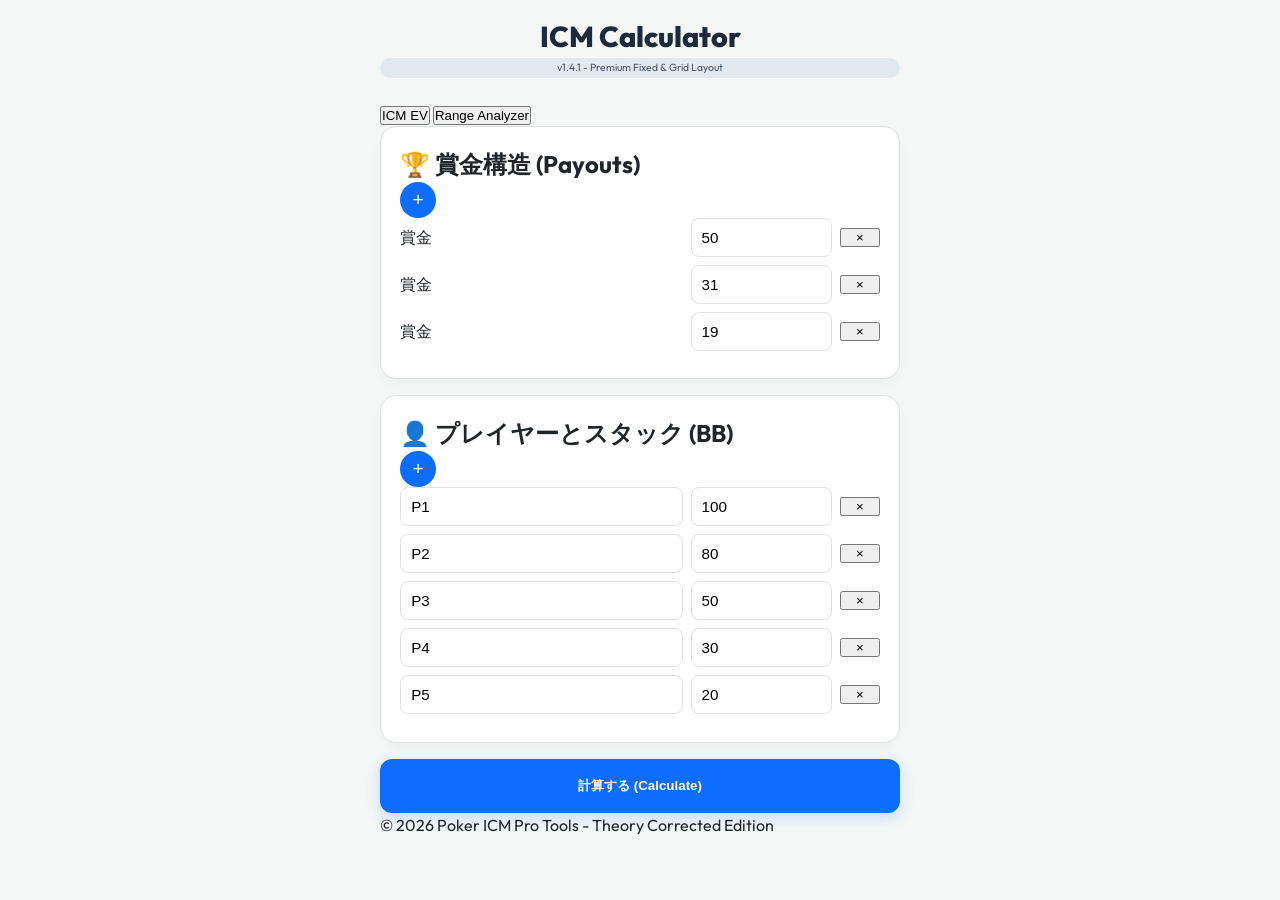
==== index.html @ 4cb3e979 "fix: v1.4.1 - Fix AA/KK equity model and enforce grid layout to prevent overflow. Restore rich analy" ====
<!DOCTYPE html>
<html lang="ja">
<head>
    <meta charset="UTF-8">
    <meta name="viewport" content="width=device-width, initial-scale=1.0, maximum-scale=1.0, user-scalable=no">
    <title>ICM Calculator - White v1.4.1</title>
    <link href="https://fonts.googleapis.com/css2?family=Outfit:wght@300;400;600;700;800&display=swap" rel="stylesheet">
    <link rel="stylesheet" href="style.css?v=1.4.1">
    <link rel="manifest" href="manifest.json?v=1.4.1">
</head>
<body>
    <div class="app-container">
        <header>
            <h1>ICM Calculator</h1>
            <div class="status-badge">v1.4.1 - Premium Fixed & Grid Layout</div>
        </header>

        <main>
            <div class="mode-switch">
                <button id="mode-icm" class="btn-tab active">ICM EV</button>
                <button id="mode-range" class="btn-tab">Range Analyzer</button>
            </div>

            <section class="card-section" id="payouts-section">
                <div class="section-header">
                    <h2><span class="icon">🏆</span> 賞金構造 (Payouts)</h2>
                    <button id="add-payout" class="btn-icon">+</button>
                </div>
                <div id="payout-list" class="input-list"></div>
            </section>

            <section class="card-section" id="players-section">
                <div class="section-header">
                    <h2><span class="icon">👤</span> プレイヤーとスタック (BB)</h2>
                    <button id="add-player" class="btn-icon">+</button>
                </div>
                <div id="player-list" class="input-list"></div>
            </section>

            <section class="card-section hidden" id="range-settings-section">
                <div class="section-header">
                    <h2><span class="icon">🎯</span> 分析設定 (vs All-in)</h2>
                </div>
                <div class="input-list">
                    <div class="input-row-range">
                        <label>Hero (あなた)</label>
                        <select id="hero-select" class="range-select"></select>
                    </div>
                    <div class="input-row-range">
                        <label>Villain (プッシュ側)</label>
                        <select id="villain-select" class="range-select"></select>
                    </div>
                    <div class="input-row-range">
                        <label>相手のプッシュレンジ (選択してください)</label>
                        <div class="villain-heatmap-wrapper">
                            <div id="villain-heatmap-grid" class="heatmap-grid selection-grid"></div>
                        </div>
                        <div class="range-info">
                            選択されたレンジ: <span id="villain-range-display">0.0%</span>
                            (<span id="villain-combos-display">0</span> / 1326 combos)
                        </div>
                    </div>
                    <div class="input-row-range">
                        <label>特定ハンド評価 (例: AhKd)</label>
                        <input type="text" id="specific-hand-input" placeholder="AhKd" class="text-input">
                    </div>
                </div>
            </section>

            <div class="action-container">
                <button id="calc-btn" class="btn-primary">計算する (Calculate)</button>
            </div>

            <section class="results-section hidden" id="heatmap-section">
                <h2>分析結果 (分析詳細)</h2>
                <div class="calculation-summary" id="calculation-summary-area">
                    <!-- Calculation details injected here -->
                </div>
                <div class="heatmap-wrapper">
                    <div id="heatmap-grid" class="heatmap-grid"></div>
                </div>
                <div class="heatmap-legend">
                    <span class="legend-item"><span class="box call"></span> Call</span>
                    <span class="legend-item"><span class="box fold"></span> Fold</span>
                    <span id="req-equity-display" class="req-equity">Req. Equity: 0%</span>
                </div>
            </section>

            <section class="results-section hidden" id="results-display">
                <h2>計算結果 (Prize EV)</h2>
                <div id="result-list" class="result-cards"></div>
                <div class="total-prize-pool">
                    合計賞金: <span id="total-payout-display">0</span>
                </div>
            </section>
        </main>

        <footer>
            <p>© 2026 Poker ICM Pro Tools - Theory Corrected Edition</p>
        </footer>
    </div>
    <script src="app.js?v=1.4.1"></script>
</body>
</html>
---- style.css ----
:root {
    --bg-light: #f4f7f6;
    --card-bg: #ffffff;
    --primary: #0d6efd;
    --primary-glow: rgba(13, 110, 253, 0.2);
    --text-main: #212529;
    --text-dim: #6c757d;
    --border: #dee2e6;
    --danger: #dc3545;
    --success: #198754;
    --warning: #ffc107;
}

* { box-sizing: border-box; margin: 0; padding: 0; }

body {
    font-family: 'Outfit', sans-serif;
    background-color: var(--bg-light);
    color: var(--text-main);
    line-height: 1.5;
    overflow-x: hidden;
}

.app-container {
    max-width: 550px;
    margin: 0 auto;
    padding: 15px;
}

header { text-align: center; margin-bottom: 1.5rem; }
h1 { font-size: 1.8rem; font-weight: 800; color: #1e293b; }

.status-badge {
    font-size: 0.65rem;
    padding: 2px 10px;
    background: #e2e8f0;
    border-radius: 100px;
    color: #475569;
}

.card-section {
    background: var(--card-bg);
    border: 1px solid var(--border);
    border-radius: 16px;
    padding: 1.2rem;
    margin-bottom: 1rem;
    box-shadow: 0 4px 12px rgba(0, 0, 0, 0.03);
}

.input-row {
    display: grid;
    grid-template-columns: 2fr 1fr 40px; /* 名前、数値、削除ボタン */
    gap: 8px;
    align-items: center;
    margin-bottom: 8px;
    width: 100%;
}

@media (max-width: 400px) {
    .input-row {
        grid-template-columns: 1fr 80px 40px;
    }
}

input, select {
    width: 100%;
    min-width: 0; /* Important! Prevents overflow in flex/grid */
    background: #ffffff;
    border: 1px solid var(--border);
    padding: 10px;
    border-radius: 8px;
    font-size: 0.95rem;
}

.btn-icon {
    background: var(--primary);
    color: white; border: none;
    width: 36px; height: 36px; border-radius: 50%;
    cursor: pointer; font-size: 1.2rem;
}

.btn-primary {
    width: 100%; padding: 18px; border-radius: 12px; border: none;
    background: var(--primary); color: white; font-weight: 700;
    box-shadow: 0 5px 15px var(--primary-glow);
}

/* 分析結果表示の復元 */
.res-card {
    background: #ffffff;
    border: 1px solid var(--border);
    border-radius: 16px;
    padding: 1.2rem;
    margin-bottom: 12px;
    border-left: 6px solid var(--primary);
    box-shadow: 0 2px 8px rgba(0,0,0,0.05);
}

.res-card-main {
    display: flex;
    justify-content: space-between;
    align-items: center;
}

.res-player { font-size: 1.1rem; font-weight: 700; }
.avg-bf-tag {
    font-size: 0.7rem; background: #f1f5f9; color: var(--primary);
    padding: 2px 8px; border-radius: 4px; margin-left: 8px;
}
.res-risk { font-size: 0.75rem; color: #f59e0b; margin-top: 2px; }
.res-ev { font-size: 1.5rem; font-weight: 800; color: var(--success); }

.res-bf-details {
    margin-top: 12px;
    padding-top: 10px;
    border-top: 1px dashed #e2e8f0;
    display: grid;
    grid-template-columns: repeat(auto-fit, minmax(130px, 1fr));
    gap: 10px;
}

.bf-row { font-size: 0.8rem; color: #64748b; }
.bf-re { color: var(--danger); font-weight: 700; font-size: 0.75rem; }

/* ヒートマップ */
.heatmap-wrapper {
    background: #fff; padding: 2px; border: 1px solid var(--border);
    border-radius: 8px; margin: 15px 0; overflow-x: auto;
}
.heatmap-grid { display: grid; grid-template-columns: repeat(13, 1fr); gap: 1px; min-width: 320px; }
.hand-cell {
    aspect-ratio: 1/1; display: flex; flex-direction: column;
    align-items: center; justify-content: center;
    font-size: 0.45rem; background: #f8fafc; color: #94a3b8;
}
.hand-cell.call { background: var(--success); color: white; font-weight: 700; }
.hand-cell.hero-target { outline: 3px solid #000; z-index: 5; }

.hidden { display: none; }
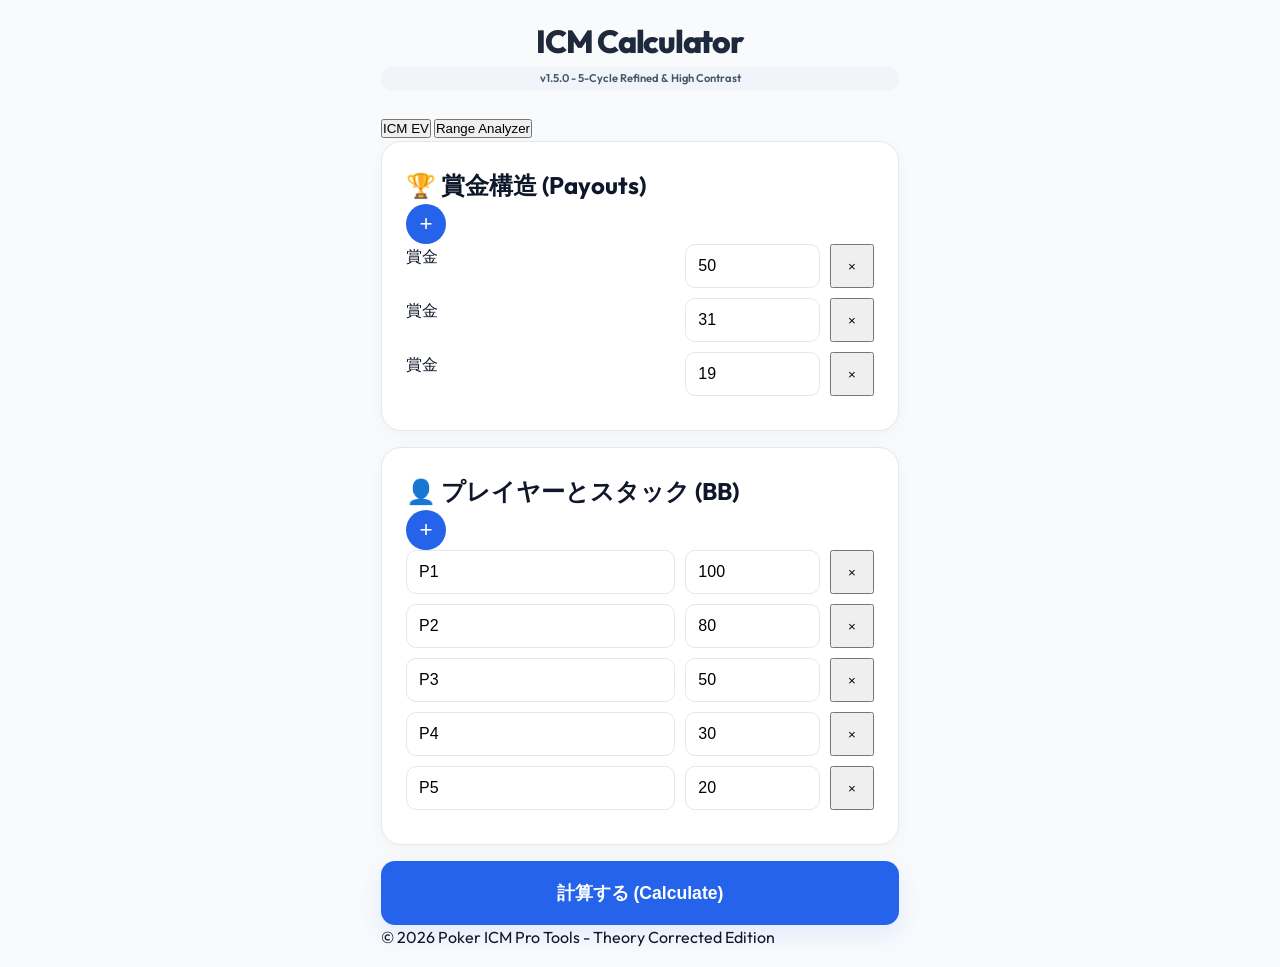
==== commit 0ecb6906: "release: v1.5.0 - Final Refined Edition. 5-cycle optimization of math, UI, and UX. High contrast col" ====
--- a/index.html
+++ b/index.html
@@ -3,16 +3,16 @@
 <head>
     <meta charset="UTF-8">
     <meta name="viewport" content="width=device-width, initial-scale=1.0, maximum-scale=1.0, user-scalable=no">
-    <title>ICM Calculator - White v1.4.1</title>
+    <title>ICM Calculator - White v1.5.0</title>
     <link href="https://fonts.googleapis.com/css2?family=Outfit:wght@300;400;600;700;800&display=swap" rel="stylesheet">
-    <link rel="stylesheet" href="style.css?v=1.4.1">
-    <link rel="manifest" href="manifest.json?v=1.4.1">
+    <link rel="stylesheet" href="style.css?v=1.5.0">
+    <link rel="manifest" href="manifest.json?v=1.5.0">
 </head>
 <body>
     <div class="app-container">
         <header>
             <h1>ICM Calculator</h1>
-            <div class="status-badge">v1.4.1 - Premium Fixed & Grid Layout</div>
+            <div class="status-badge">v1.5.0 - 5-Cycle Refined & High Contrast</div>
         </header>
 
         <main>
@@ -99,6 +99,6 @@
             <p>© 2026 Poker ICM Pro Tools - Theory Corrected Edition</p>
         </footer>
     </div>
-    <script src="app.js?v=1.4.1"></script>
+    <script src="app.js?v=1.5.0"></script>
 </body>
 </html>
--- a/style.css
+++ b/style.css
@@ -1,14 +1,15 @@
 :root {
-    --bg-light: #f4f7f6;
+    --bg-light: #f8fafc;
     --card-bg: #ffffff;
-    --primary: #0d6efd;
-    --primary-glow: rgba(13, 110, 253, 0.2);
-    --text-main: #212529;
-    --text-dim: #6c757d;
-    --border: #dee2e6;
-    --danger: #dc3545;
-    --success: #198754;
-    --warning: #ffc107;
+    --primary: #2563eb;
+    --primary-glow: rgba(37, 99, 235, 0.1);
+    --text-main: #0f172a;
+    --text-dim: #64748b;
+    --border: #e2e8f0;
+    --danger: #ef4444;    /* 鮮やかな赤 */
+    --success: #22c55e;   /* 鮮やかな緑 */
+    --warning: #f59e0b;
+    --accent: #edf2f7;
 }
 
 * { box-sizing: border-box; margin: 0; padding: 0; }
@@ -17,123 +18,109 @@
     font-family: 'Outfit', sans-serif;
     background-color: var(--bg-light);
     color: var(--text-main);
-    line-height: 1.5;
-    overflow-x: hidden;
+    line-height: 1.6;
 }
 
 .app-container {
     max-width: 550px;
     margin: 0 auto;
-    padding: 15px;
+    padding: 16px;
 }
 
 header { text-align: center; margin-bottom: 1.5rem; }
-h1 { font-size: 1.8rem; font-weight: 800; color: #1e293b; }
+h1 { font-size: 2rem; font-weight: 800; color: #1e293b; letter-spacing: -0.04em; }
 
 .status-badge {
-    font-size: 0.65rem;
-    padding: 2px 10px;
-    background: #e2e8f0;
-    border-radius: 100px;
-    color: #475569;
+    font-size: 0.7rem; padding: 3px 12px; background: #f1f5f9;
+    border-radius: 100px; color: #475569; font-weight: 600;
 }
 
 .card-section {
     background: var(--card-bg);
     border: 1px solid var(--border);
-    border-radius: 16px;
-    padding: 1.2rem;
+    border-radius: 20px;
+    padding: 1.5rem;
     margin-bottom: 1rem;
-    box-shadow: 0 4px 12px rgba(0, 0, 0, 0.03);
+    box-shadow: 0 4px 20px rgba(0, 0, 0, 0.03);
 }
 
 .input-row {
     display: grid;
-    grid-template-columns: 2fr 1fr 40px; /* 名前、数値、削除ボタン */
-    gap: 8px;
-    align-items: center;
-    margin-bottom: 8px;
-    width: 100%;
-}
-
-@media (max-width: 400px) {
-    .input-row {
-        grid-template-columns: 1fr 80px 40px;
-    }
+    grid-template-columns: 2fr 1fr 44px;
+    gap: 10px;
+    margin-bottom: 10px;
 }
 
 input, select {
-    width: 100%;
-    min-width: 0; /* Important! Prevents overflow in flex/grid */
-    background: #ffffff;
-    border: 1px solid var(--border);
-    padding: 10px;
-    border-radius: 8px;
-    font-size: 0.95rem;
+    width: 100%; min-width: 0;
+    background: #ffffff; border: 1px solid var(--border);
+    padding: 12px; border-radius: 10px; font-size: 1rem;
+    transition: all 0.2s;
 }
 
+input:focus { border-color: var(--primary); outline: none; box-shadow: 0 0 0 4px var(--primary-glow); }
+
 .btn-icon {
-    background: var(--primary);
-    color: white; border: none;
-    width: 36px; height: 36px; border-radius: 50%;
-    cursor: pointer; font-size: 1.2rem;
+    background: var(--primary); color: white; border: none;
+    width: 40px; height: 40px; border-radius: 50%;
+    cursor: pointer; font-size: 1.4rem; display: flex; align-items: center; justify-content: center;
 }
 
 .btn-primary {
-    width: 100%; padding: 18px; border-radius: 12px; border: none;
-    background: var(--primary); color: white; font-weight: 700;
-    box-shadow: 0 5px 15px var(--primary-glow);
+    width: 100%; padding: 20px; border-radius: 14px; border: none;
+    background: var(--primary); color: white; font-weight: 800; font-size: 1.1rem;
+    cursor: pointer; box-shadow: 0 10px 25px var(--primary-glow);
 }
 
-/* 分析結果表示の復元 */
+/* 分析結果：リッチ版の完全復元・進化 */
 .res-card {
-    background: #ffffff;
-    border: 1px solid var(--border);
-    border-radius: 16px;
-    padding: 1.2rem;
-    margin-bottom: 12px;
-    border-left: 6px solid var(--primary);
-    box-shadow: 0 2px 8px rgba(0,0,0,0.05);
+    background: #ffffff; border: 1px solid var(--border);
+    border-radius: 16px; padding: 1.5rem; margin-bottom: 15px;
+    border-left: 8px solid var(--primary);
+    box-shadow: 0 10px 15px -3px rgba(0, 0, 0, 0.04);
 }
 
-.res-card-main {
-    display: flex;
-    justify-content: space-between;
-    align-items: center;
+.res-card-main { display: flex; justify-content: space-between; align-items: flex-start; }
+.res-player { font-size: 1.25rem; font-weight: 800; color: #1e293b; }
+.avg-bf-tag {
+    font-size: 0.75rem; background: #eff6ff; color: var(--primary);
+    padding: 2px 10px; border-radius: 6px; margin-left: 5px; font-weight: 700;
+}
+.res-risk { font-size: 0.85rem; color: var(--warning); font-weight: 600; margin-top: 4px; }
+.res-ev { font-size: 1.8rem; font-weight: 900; color: var(--success); }
+
+.res-bf-details {
+    margin-top: 15px; padding-top: 12px; border-top: 2px solid #f1f5f9;
+    display: grid; grid-template-columns: repeat(auto-fit, minmax(140px, 1fr)); gap: 12px;
 }
 
-.res-player { font-size: 1.1rem; font-weight: 700; }
-.avg-bf-tag {
-    font-size: 0.7rem; background: #f1f5f9; color: var(--primary);
-    padding: 2px 8px; border-radius: 4px; margin-left: 8px;
-}
-.res-risk { font-size: 0.75rem; color: #f59e0b; margin-top: 2px; }
-.res-ev { font-size: 1.5rem; font-weight: 800; color: var(--success); }
+.bf-row { font-size: 0.85rem; color: #475569; padding: 6px; background: #f8fafc; border-radius: 8px; }
+.bf-val { font-weight: 800; color: #1e293b; }
+.bf-re { display: block; font-size: 0.75rem; color: var(--danger); font-weight: 700; }
 
-.res-bf-details {
-    margin-top: 12px;
-    padding-top: 10px;
-    border-top: 1px dashed #e2e8f0;
-    display: grid;
-    grid-template-columns: repeat(auto-fit, minmax(130px, 1fr));
-    gap: 10px;
-}
-
-.bf-row { font-size: 0.8rem; color: #64748b; }
-.bf-re { color: var(--danger); font-weight: 700; font-size: 0.75rem; }
-
-/* ヒートマップ */
+/* ヒートマップ：視認性の極大化 */
 .heatmap-wrapper {
-    background: #fff; padding: 2px; border: 1px solid var(--border);
-    border-radius: 8px; margin: 15px 0; overflow-x: auto;
+    background: #0f172a; padding: 3px; border-radius: 12px;
+    margin: 20px 0; overflow-x: auto;
 }
 .heatmap-grid { display: grid; grid-template-columns: repeat(13, 1fr); gap: 1px; min-width: 320px; }
 .hand-cell {
     aspect-ratio: 1/1; display: flex; flex-direction: column;
     align-items: center; justify-content: center;
-    font-size: 0.45rem; background: #f8fafc; color: #94a3b8;
+    font-size: 0.45rem; background: #1e293b; color: #64748b;
 }
-.hand-cell.call { background: var(--success); color: white; font-weight: 700; }
-.hand-cell.hero-target { outline: 3px solid #000; z-index: 5; }
+
+.hand-cell.call { background: var(--success); color: white; font-weight: 800; }
+.hand-cell.fold { background: #ef4444; color: white; opacity: 0.8; } /* 赤を復元 */
+.hand-cell .eq-val { font-size: 0.35rem; opacity: 0.9; margin-top: 1px; }
+
+.hand-cell.hero-target { outline: 4px solid #fff; box-shadow: 0 0 15px rgba(255,255,255,0.5); z-index: 10; }
 
 .hidden { display: none; }
+
+@media (max-width: 480px) {
+    .app-container { padding: 8px; }
+    h1 { font-size: 1.6rem; }
+    .res-player { font-size: 1.1rem; }
+    .res-ev { font-size: 1.5rem; }
+}
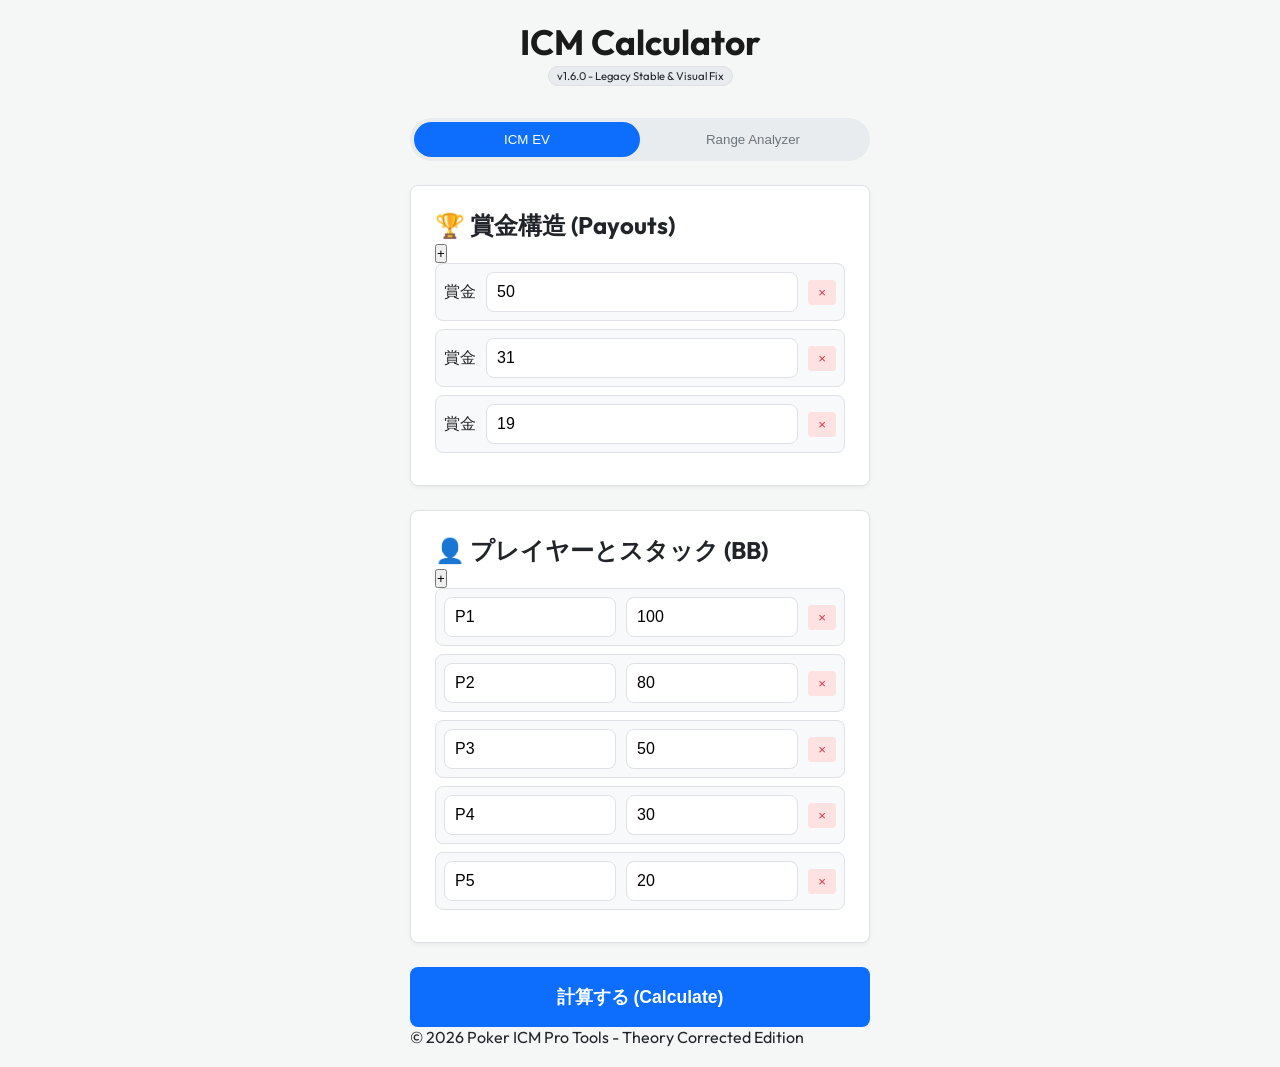
==== commit 867e2d20: "revert: Rollback to stable v1.2.1 based UI/Logic (v1.6.0). Fixed selection color bug." ====
--- a/index.html
+++ b/index.html
@@ -3,16 +3,16 @@
 <head>
     <meta charset="UTF-8">
     <meta name="viewport" content="width=device-width, initial-scale=1.0, maximum-scale=1.0, user-scalable=no">
-    <title>ICM Calculator - White v1.5.0</title>
+    <title>ICM Calculator - White v1.6.0</title>
     <link href="https://fonts.googleapis.com/css2?family=Outfit:wght@300;400;600;700;800&display=swap" rel="stylesheet">
-    <link rel="stylesheet" href="style.css?v=1.5.0">
-    <link rel="manifest" href="manifest.json?v=1.5.0">
+    <link rel="stylesheet" href="style.css?v=1.6.0">
+    <link rel="manifest" href="manifest.json?v=1.6.0">
 </head>
 <body>
     <div class="app-container">
         <header>
             <h1>ICM Calculator</h1>
-            <div class="status-badge">v1.5.0 - 5-Cycle Refined & High Contrast</div>
+            <div class="status-badge">v1.6.0 - Legacy Stable & Visual Fix</div>
         </header>
 
         <main>
@@ -99,6 +99,6 @@
             <p>© 2026 Poker ICM Pro Tools - Theory Corrected Edition</p>
         </footer>
     </div>
-    <script src="app.js?v=1.5.0"></script>
+    <script src="app.js?v=1.6.0"></script>
 </body>
 </html>
--- a/style.css
+++ b/style.css
@@ -1,126 +1,100 @@
 :root {
-    --bg-light: #f8fafc;
+    --bg-light: #f4f7f6;
     --card-bg: #ffffff;
-    --primary: #2563eb;
-    --primary-glow: rgba(37, 99, 235, 0.1);
-    --text-main: #0f172a;
-    --text-dim: #64748b;
-    --border: #e2e8f0;
-    --danger: #ef4444;    /* 鮮やかな赤 */
-    --success: #22c55e;   /* 鮮やかな緑 */
-    --warning: #f59e0b;
-    --accent: #edf2f7;
+    --primary: #0d6efd;
+    --text-main: #212529;
+    --text-dim: #6c757d;
+    --border: #dee2e6;
+    --danger: #dc3545;
+    --success: #198754;
+    --warning: #ffc107;
+    --orange: #fd7e14;
 }
 
 * { box-sizing: border-box; margin: 0; padding: 0; }
 
 body {
-    font-family: 'Outfit', sans-serif;
+    font-family: 'Outfit', -apple-system, sans-serif;
     background-color: var(--bg-light);
     color: var(--text-main);
-    line-height: 1.6;
 }
 
 .app-container {
-    max-width: 550px;
+    max-width: 500px;
     margin: 0 auto;
-    padding: 16px;
+    padding: 20px;
 }
 
-header { text-align: center; margin-bottom: 1.5rem; }
-h1 { font-size: 2rem; font-weight: 800; color: #1e293b; letter-spacing: -0.04em; }
+header { text-align: center; margin-bottom: 2rem; }
+h1 { font-size: 2.2rem; font-weight: 700; color: #1a1a1a; }
 
 .status-badge {
-    font-size: 0.7rem; padding: 3px 12px; background: #f1f5f9;
-    border-radius: 100px; color: #475569; font-weight: 600;
+    display: inline-block; font-size: 0.7rem; padding: 2px 8px;
+    background: #e9ecef; border: 1px solid var(--border); border-radius: 100px;
 }
 
 .card-section {
-    background: var(--card-bg);
-    border: 1px solid var(--border);
-    border-radius: 20px;
-    padding: 1.5rem;
-    margin-bottom: 1rem;
-    box-shadow: 0 4px 20px rgba(0, 0, 0, 0.03);
+    background: var(--card-bg); border: 1px solid var(--border);
+    border-radius: 8px; padding: 1.5rem; margin-bottom: 1.5rem;
+    box-shadow: 0 2px 4px rgba(0,0,0,0.05);
 }
 
 .input-row {
-    display: grid;
-    grid-template-columns: 2fr 1fr 44px;
-    gap: 10px;
-    margin-bottom: 10px;
+    display: flex; gap: 10px; align-items: center;
+    background: #f8f9fa; padding: 8px; border-radius: 8px;
+    margin-bottom: 8px; border: 1px solid var(--border);
 }
 
-input, select {
-    width: 100%; min-width: 0;
-    background: #ffffff; border: 1px solid var(--border);
-    padding: 12px; border-radius: 10px; font-size: 1rem;
-    transition: all 0.2s;
+input { flex: 1; padding: 10px; border-radius: 8px; border: 1px solid var(--border); font-size: 1rem; min-width: 0; }
+.btn-remove { background: #fee2e2; color: var(--danger); border: none; padding: 5px 10px; border-radius: 4px; cursor: pointer; }
+
+.btn-primary {
+    width: 100%; padding: 18px; border-radius: 8px; border: none;
+    background: var(--primary); color: white; font-size: 1.1rem; font-weight: 600;
+    cursor: pointer;
 }
 
-input:focus { border-color: var(--primary); outline: none; box-shadow: 0 0 0 4px var(--primary-glow); }
-
-.btn-icon {
-    background: var(--primary); color: white; border: none;
-    width: 40px; height: 40px; border-radius: 50%;
-    cursor: pointer; font-size: 1.4rem; display: flex; align-items: center; justify-content: center;
+.res-card {
+    background: #ffffff; border: 1px solid var(--border); border-radius: 8px;
+    padding: 1.2rem; margin-bottom: 12px; border-left: 5px solid var(--primary);
 }
 
-.btn-primary {
-    width: 100%; padding: 20px; border-radius: 14px; border: none;
-    background: var(--primary); color: white; font-weight: 800; font-size: 1.1rem;
-    cursor: pointer; box-shadow: 0 10px 25px var(--primary-glow);
+.res-card-main { display: flex; justify-content: space-between; align-items: center; }
+.res-player { font-size: 1.1rem; font-weight: 600; }
+.avg-bf-tag { font-size: 0.7rem; background: #e9ecef; padding: 2px 6px; border-radius: 4px; margin-left: 8px; }
+.res-risk { font-size: 0.75rem; color: var(--warning); font-weight: 600; }
+.res-ev { font-size: 1.4rem; font-weight: 700; color: var(--success); }
+
+.res-bf-details {
+    margin-top: 10px; padding-top: 8px; border-top: 1px dashed var(--border);
+    display: grid; grid-template-columns: repeat(auto-fit, minmax(130px, 1fr)); gap: 8px;
+}
+.bf-row { font-size: 0.8rem; color: var(--text-dim); }
+.bf-re { font-weight: 600; color: var(--danger); font-size: 0.7rem; }
+
+/* ヒートマップ */
+.heatmap-wrapper {
+    background: #ffffff; padding: 4px; border: 1px solid var(--border);
+    border-radius: 4px; margin: 1.5rem 0; overflow-x: auto;
+}
+.heatmap-grid { display: grid; grid-template-columns: repeat(13, 1fr); gap: 1px; min-width: 360px; }
+.hand-cell {
+    aspect-ratio: 1/1; display: flex; flex-direction: column; align-items: center; justify-content: center;
+    font-size: 0.45rem; background: #f8f9fa; color: #adb5bd;
 }
 
-/* 分析結果：リッチ版の完全復元・進化 */
-.res-card {
-    background: #ffffff; border: 1px solid var(--border);
-    border-radius: 16px; padding: 1.5rem; margin-bottom: 15px;
-    border-left: 8px solid var(--primary);
-    box-shadow: 0 10px 15px -3px rgba(0, 0, 0, 0.04);
+/* ★ 重要：選択したレンジに色を確実に付けるための修正 ★ */
+.selection-grid .hand-cell.selected {
+    background-color: var(--orange) !important;
+    color: white !important;
+    font-weight: 700 !important;
 }
 
-.res-card-main { display: flex; justify-content: space-between; align-items: flex-start; }
-.res-player { font-size: 1.25rem; font-weight: 800; color: #1e293b; }
-.avg-bf-tag {
-    font-size: 0.75rem; background: #eff6ff; color: var(--primary);
-    padding: 2px 10px; border-radius: 6px; margin-left: 5px; font-weight: 700;
-}
-.res-risk { font-size: 0.85rem; color: var(--warning); font-weight: 600; margin-top: 4px; }
-.res-ev { font-size: 1.8rem; font-weight: 900; color: var(--success); }
-
-.res-bf-details {
-    margin-top: 15px; padding-top: 12px; border-top: 2px solid #f1f5f9;
-    display: grid; grid-template-columns: repeat(auto-fit, minmax(140px, 1fr)); gap: 12px;
-}
-
-.bf-row { font-size: 0.85rem; color: #475569; padding: 6px; background: #f8fafc; border-radius: 8px; }
-.bf-val { font-weight: 800; color: #1e293b; }
-.bf-re { display: block; font-size: 0.75rem; color: var(--danger); font-weight: 700; }
-
-/* ヒートマップ：視認性の極大化 */
-.heatmap-wrapper {
-    background: #0f172a; padding: 3px; border-radius: 12px;
-    margin: 20px 0; overflow-x: auto;
-}
-.heatmap-grid { display: grid; grid-template-columns: repeat(13, 1fr); gap: 1px; min-width: 320px; }
-.hand-cell {
-    aspect-ratio: 1/1; display: flex; flex-direction: column;
-    align-items: center; justify-content: center;
-    font-size: 0.45rem; background: #1e293b; color: #64748b;
-}
-
-.hand-cell.call { background: var(--success); color: white; font-weight: 800; }
-.hand-cell.fold { background: #ef4444; color: white; opacity: 0.8; } /* 赤を復元 */
-.hand-cell .eq-val { font-size: 0.35rem; opacity: 0.9; margin-top: 1px; }
-
-.hand-cell.hero-target { outline: 4px solid #fff; box-shadow: 0 0 15px rgba(255,255,255,0.5); z-index: 10; }
+.hand-cell.call { background-color: var(--success) !important; color: white !important; font-weight: 700 !important; }
+.hand-cell.fold { background-color: #f1f3f5; }
+.hand-cell.hero-target { outline: 3px solid #000; z-index: 5; }
 
 .hidden { display: none; }
-
-@media (max-width: 480px) {
-    .app-container { padding: 8px; }
-    h1 { font-size: 1.6rem; }
-    .res-player { font-size: 1.1rem; }
-    .res-ev { font-size: 1.5rem; }
-}
+.mode-switch { display: flex; background: #e9ecef; border-radius: 100px; padding: 4px; margin-bottom: 1.5rem; }
+.btn-tab { flex: 1; border: none; background: transparent; padding: 10px; border-radius: 100px; cursor: pointer; color: var(--text-dim); }
+.btn-tab.active { background: var(--primary); color: white; }
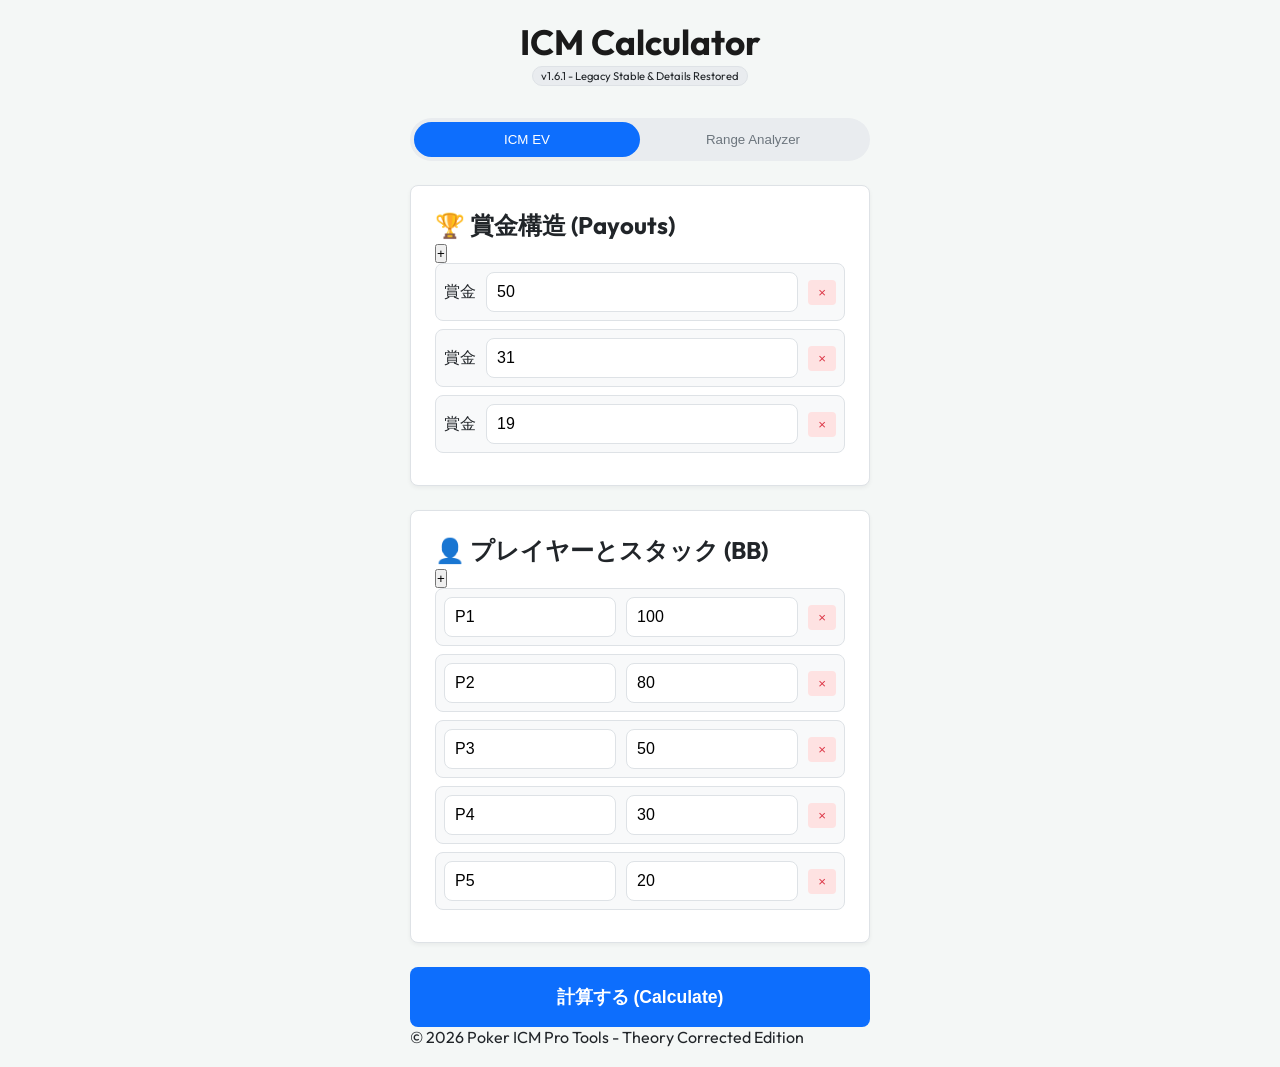
==== commit 92b6a79e: "feat: Restore full analysis details (BF/RE list) in result cards (v1.6.1)." ====
--- a/index.html
+++ b/index.html
@@ -3,16 +3,16 @@
 <head>
     <meta charset="UTF-8">
     <meta name="viewport" content="width=device-width, initial-scale=1.0, maximum-scale=1.0, user-scalable=no">
-    <title>ICM Calculator - White v1.6.0</title>
+    <title>ICM Calculator - White v1.6.1</title>
     <link href="https://fonts.googleapis.com/css2?family=Outfit:wght@300;400;600;700;800&display=swap" rel="stylesheet">
-    <link rel="stylesheet" href="style.css?v=1.6.0">
-    <link rel="manifest" href="manifest.json?v=1.6.0">
+    <link rel="stylesheet" href="style.css?v=1.6.1">
+    <link rel="manifest" href="manifest.json?v=1.6.1">
 </head>
 <body>
     <div class="app-container">
         <header>
             <h1>ICM Calculator</h1>
-            <div class="status-badge">v1.6.0 - Legacy Stable & Visual Fix</div>
+            <div class="status-badge">v1.6.1 - Legacy Stable & Details Restored</div>
         </header>
 
         <main>
@@ -99,6 +99,6 @@
             <p>© 2026 Poker ICM Pro Tools - Theory Corrected Edition</p>
         </footer>
     </div>
-    <script src="app.js?v=1.6.0"></script>
+    <script src="app.js?v=1.6.1"></script>
 </body>
 </html>
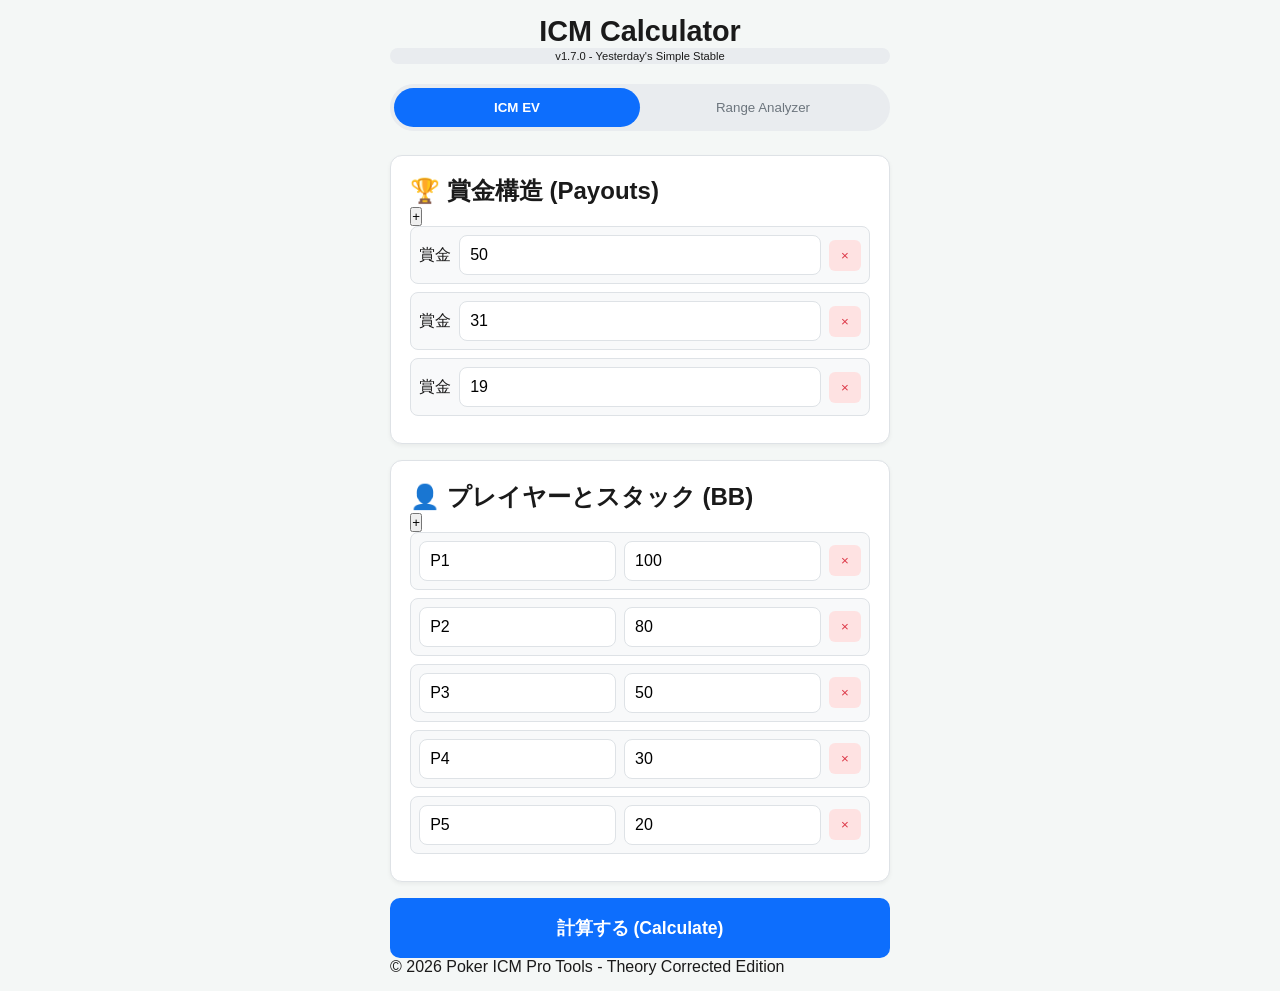
==== commit c9e8c316: "revert: Successfully restored yesterday's simple stable version (v1.7.0). Fixed range selection colo" ====
--- a/index.html
+++ b/index.html
@@ -3,16 +3,16 @@
 <head>
     <meta charset="UTF-8">
     <meta name="viewport" content="width=device-width, initial-scale=1.0, maximum-scale=1.0, user-scalable=no">
-    <title>ICM Calculator - White v1.6.1</title>
+    <title>ICM Calculator - White v1.7.0</title>
     <link href="https://fonts.googleapis.com/css2?family=Outfit:wght@300;400;600;700;800&display=swap" rel="stylesheet">
-    <link rel="stylesheet" href="style.css?v=1.6.1">
-    <link rel="manifest" href="manifest.json?v=1.6.1">
+    <link rel="stylesheet" href="style.css?v=1.7.0">
+    <link rel="manifest" href="manifest.json?v=1.7.0">
 </head>
 <body>
     <div class="app-container">
         <header>
             <h1>ICM Calculator</h1>
-            <div class="status-badge">v1.6.1 - Legacy Stable & Details Restored</div>
+            <div class="status-badge">v1.7.0 - Yesterday's Simple Stable</div>
         </header>
 
         <main>
@@ -99,6 +99,6 @@
             <p>© 2026 Poker ICM Pro Tools - Theory Corrected Edition</p>
         </footer>
     </div>
-    <script src="app.js?v=1.6.1"></script>
+    <script src="app.js?v=1.7.0"></script>
 </body>
 </html>
--- a/style.css
+++ b/style.css
@@ -2,99 +2,98 @@
     --bg-light: #f4f7f6;
     --card-bg: #ffffff;
     --primary: #0d6efd;
-    --text-main: #212529;
+    --text-main: #1a1a1a;
     --text-dim: #6c757d;
     --border: #dee2e6;
     --danger: #dc3545;
     --success: #198754;
-    --warning: #ffc107;
-    --orange: #fd7e14;
+    --warning: #f59e0b;
+    --selected-orange: #fd7e14; /* 選択時の色 */
 }
 
 * { box-sizing: border-box; margin: 0; padding: 0; }
 
 body {
-    font-family: 'Outfit', -apple-system, sans-serif;
+    font-family: -apple-system, BlinkMacSystemFont, "Segoe UI", Roboto, sans-serif;
     background-color: var(--bg-light);
     color: var(--text-main);
+    padding: 15px;
 }
 
 .app-container {
     max-width: 500px;
     margin: 0 auto;
-    padding: 20px;
 }
 
-header { text-align: center; margin-bottom: 2rem; }
-h1 { font-size: 2.2rem; font-weight: 700; color: #1a1a1a; }
+header { text-align: center; margin-bottom: 20px; }
+h1 { font-size: 1.8rem; font-weight: 800; }
 
 .status-badge {
-    display: inline-block; font-size: 0.7rem; padding: 2px 8px;
-    background: #e9ecef; border: 1px solid var(--border); border-radius: 100px;
+    font-size: 0.7rem; background: #e9ecef; padding: 2px 10px; border-radius: 100px;
 }
 
 .card-section {
     background: var(--card-bg); border: 1px solid var(--border);
-    border-radius: 8px; padding: 1.5rem; margin-bottom: 1.5rem;
+    border-radius: 12px; padding: 1.2rem; margin-bottom: 1rem;
     box-shadow: 0 2px 4px rgba(0,0,0,0.05);
 }
 
 .input-row {
-    display: flex; gap: 10px; align-items: center;
-    background: #f8f9fa; padding: 8px; border-radius: 8px;
-    margin-bottom: 8px; border: 1px solid var(--border);
+    display: flex; gap: 8px; align-items: center; margin-bottom: 8px;
+    background: #f8f9fa; padding: 8px; border-radius: 8px; border: 1px solid var(--border);
 }
 
 input { flex: 1; padding: 10px; border-radius: 8px; border: 1px solid var(--border); font-size: 1rem; min-width: 0; }
-.btn-remove { background: #fee2e2; color: var(--danger); border: none; padding: 5px 10px; border-radius: 4px; cursor: pointer; }
+.btn-remove { background: #fee2e2; color: var(--danger); border: none; padding: 8px 12px; border-radius: 6px; cursor: pointer; }
 
 .btn-primary {
-    width: 100%; padding: 18px; border-radius: 8px; border: none;
-    background: var(--primary); color: white; font-size: 1.1rem; font-weight: 600;
-    cursor: pointer;
+    width: 100%; padding: 18px; border-radius: 10px; border: none;
+    background: var(--primary); color: white; font-weight: 700; font-size: 1.1rem; cursor: pointer;
 }
 
+/* 分析詳細カード */
 .res-card {
+    background: #ffffff; border: 1px solid var(--border); border-radius: 10px;
+    padding: 1.2rem; margin-bottom: 15px; border-left: 6px solid var(--primary);
+}
+.res-card-main { display: flex; justify-content: space-between; align-items: center; }
+.res-player { font-size: 1.1rem; font-weight: 700; }
+.res-ev { font-size: 1.6rem; font-weight: 800; color: var(--success); }
+.res-risk { font-size: 0.8rem; color: var(--warning); margin-top: 4px; font-weight: 600; }
+
+.res-bf-details {
+    margin-top: 12px; padding-top: 10px; border-top: 1px dashed var(--border);
+    display: grid; grid-template-columns: 1fr 1fr; gap: 10px;
+}
+.bf-row { font-size: 0.85rem; color: var(--text-dim); }
+.bf-row strong { color: var(--text-main); }
+.bf-re { display: block; color: var(--danger); font-size: 0.75rem; font-weight: 700; }
+
+/* ヒートマップ：昨日の使いやすさを再現 */
+.heatmap-wrapper {
     background: #ffffff; border: 1px solid var(--border); border-radius: 8px;
-    padding: 1.2rem; margin-bottom: 12px; border-left: 5px solid var(--primary);
+    padding: 4px; margin: 20px 0; overflow-x: auto;
+}
+.heatmap-grid { display: grid; grid-template-columns: repeat(13, 1fr); gap: 1px; min-width: 320px; background: #e2e8f0; }
+.hand-cell {
+    aspect-ratio: 1/1; display: flex; flex-direction: column;
+    align-items: center; justify-content: center;
+    font-size: 0.45rem; background: #f8f9fa; color: #94a3b8;
 }
 
-.res-card-main { display: flex; justify-content: space-between; align-items: center; }
-.res-player { font-size: 1.1rem; font-weight: 600; }
-.avg-bf-tag { font-size: 0.7rem; background: #e9ecef; padding: 2px 6px; border-radius: 4px; margin-left: 8px; }
-.res-risk { font-size: 0.75rem; color: var(--warning); font-weight: 600; }
-.res-ev { font-size: 1.4rem; font-weight: 700; color: var(--success); }
-
-.res-bf-details {
-    margin-top: 10px; padding-top: 8px; border-top: 1px dashed var(--border);
-    display: grid; grid-template-columns: repeat(auto-fit, minmax(130px, 1fr)); gap: 8px;
-}
-.bf-row { font-size: 0.8rem; color: var(--text-dim); }
-.bf-re { font-weight: 600; color: var(--danger); font-size: 0.7rem; }
-
-/* ヒートマップ */
-.heatmap-wrapper {
-    background: #ffffff; padding: 4px; border: 1px solid var(--border);
-    border-radius: 4px; margin: 1.5rem 0; overflow-x: auto;
-}
-.heatmap-grid { display: grid; grid-template-columns: repeat(13, 1fr); gap: 1px; min-width: 360px; }
-.hand-cell {
-    aspect-ratio: 1/1; display: flex; flex-direction: column; align-items: center; justify-content: center;
-    font-size: 0.45rem; background: #f8f9fa; color: #adb5bd;
+/* ★ 選択したハンドに確実に色を付ける設定 ★ */
+.hand-cell.selected {
+    background-color: var(--selected-orange) !important;
+    color: white !important;
+    font-weight: 800 !important;
 }
 
-/* ★ 重要：選択したレンジに色を確実に付けるための修正 ★ */
-.selection-grid .hand-cell.selected {
-    background-color: var(--orange) !important;
-    color: white !important;
-    font-weight: 700 !important;
-}
-
-.hand-cell.call { background-color: var(--success) !important; color: white !important; font-weight: 700 !important; }
+/* 判定色 */
+.hand-cell.call { background-color: var(--success) !important; color: white !important; font-weight: 800 !important; }
 .hand-cell.fold { background-color: #f1f3f5; }
-.hand-cell.hero-target { outline: 3px solid #000; z-index: 5; }
+.hand-cell.hero-target { outline: 3px solid #000; z-index: 10; }
 
 .hidden { display: none; }
 .mode-switch { display: flex; background: #e9ecef; border-radius: 100px; padding: 4px; margin-bottom: 1.5rem; }
-.btn-tab { flex: 1; border: none; background: transparent; padding: 10px; border-radius: 100px; cursor: pointer; color: var(--text-dim); }
-.btn-tab.active { background: var(--primary); color: white; }
+.btn-tab { flex: 1; border: none; background: transparent; padding: 12px; border-radius: 100px; cursor: pointer; color: var(--text-dim); }
+.btn-tab.active { background: var(--primary); color: white; font-weight: 600; }
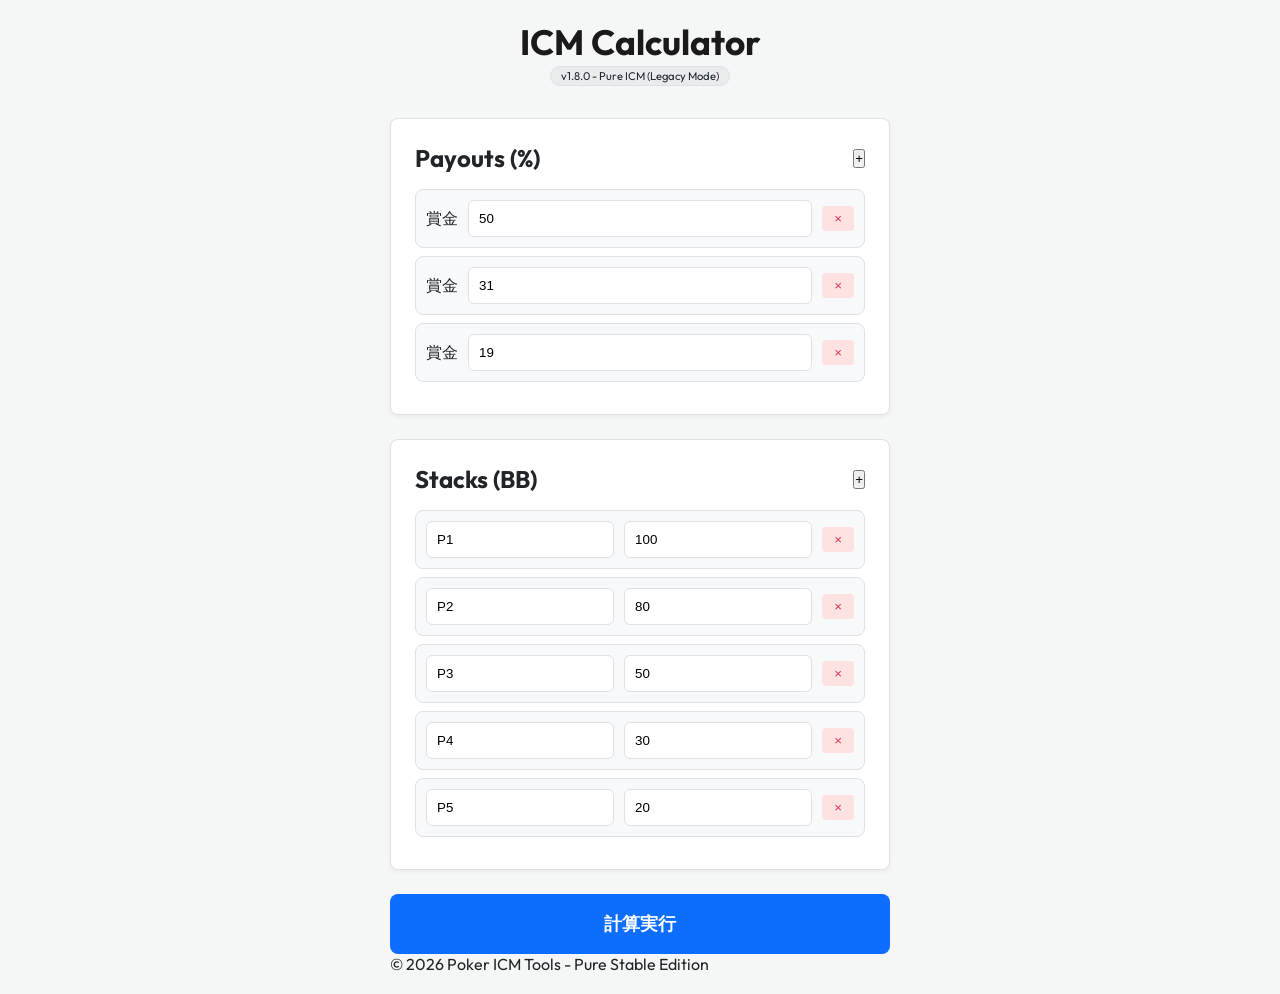
==== commit 3dbf7ad7: "revert: Remove Range Analyzer and rollback to today's first stable ICM version (v1.8.0)." ====
--- a/index.html
+++ b/index.html
@@ -3,102 +3,51 @@
 <head>
     <meta charset="UTF-8">
     <meta name="viewport" content="width=device-width, initial-scale=1.0, maximum-scale=1.0, user-scalable=no">
-    <title>ICM Calculator - White v1.7.0</title>
+    <title>ICM Calculator - Pure v1.8.0</title>
     <link href="https://fonts.googleapis.com/css2?family=Outfit:wght@300;400;600;700;800&display=swap" rel="stylesheet">
-    <link rel="stylesheet" href="style.css?v=1.7.0">
-    <link rel="manifest" href="manifest.json?v=1.7.0">
+    <link rel="stylesheet" href="style.css?v=1.8.0">
 </head>
 <body>
     <div class="app-container">
         <header>
             <h1>ICM Calculator</h1>
-            <div class="status-badge">v1.7.0 - Yesterday's Simple Stable</div>
+            <div class="status-badge">v1.8.0 - Pure ICM (Legacy Mode)</div>
         </header>
 
         <main>
-            <div class="mode-switch">
-                <button id="mode-icm" class="btn-tab active">ICM EV</button>
-                <button id="mode-range" class="btn-tab">Range Analyzer</button>
-            </div>
-
-            <section class="card-section" id="payouts-section">
+            <!-- 賞金設定 -->
+            <section class="card-section">
                 <div class="section-header">
-                    <h2><span class="icon">🏆</span> 賞金構造 (Payouts)</h2>
+                    <h2>Payouts (%)</h2>
                     <button id="add-payout" class="btn-icon">+</button>
                 </div>
                 <div id="payout-list" class="input-list"></div>
             </section>
 
-            <section class="card-section" id="players-section">
+            <!-- プレイヤー設定 -->
+            <section class="card-section">
                 <div class="section-header">
-                    <h2><span class="icon">👤</span> プレイヤーとスタック (BB)</h2>
+                    <h2>Stacks (BB)</h2>
                     <button id="add-player" class="btn-icon">+</button>
                 </div>
                 <div id="player-list" class="input-list"></div>
             </section>
 
-            <section class="card-section hidden" id="range-settings-section">
+            <button id="calc-btn" class="btn-primary">計算実行</button>
+
+            <!-- 計算結果表示エリア -->
+            <section id="results-display" class="card-section hidden" style="margin-top: 2rem;">
                 <div class="section-header">
-                    <h2><span class="icon">🎯</span> 分析設定 (vs All-in)</h2>
+                    <h2>Analysis Results</h2>
                 </div>
-                <div class="input-list">
-                    <div class="input-row-range">
-                        <label>Hero (あなた)</label>
-                        <select id="hero-select" class="range-select"></select>
-                    </div>
-                    <div class="input-row-range">
-                        <label>Villain (プッシュ側)</label>
-                        <select id="villain-select" class="range-select"></select>
-                    </div>
-                    <div class="input-row-range">
-                        <label>相手のプッシュレンジ (選択してください)</label>
-                        <div class="villain-heatmap-wrapper">
-                            <div id="villain-heatmap-grid" class="heatmap-grid selection-grid"></div>
-                        </div>
-                        <div class="range-info">
-                            選択されたレンジ: <span id="villain-range-display">0.0%</span>
-                            (<span id="villain-combos-display">0</span> / 1326 combos)
-                        </div>
-                    </div>
-                    <div class="input-row-range">
-                        <label>特定ハンド評価 (例: AhKd)</label>
-                        <input type="text" id="specific-hand-input" placeholder="AhKd" class="text-input">
-                    </div>
-                </div>
-            </section>
-
-            <div class="action-container">
-                <button id="calc-btn" class="btn-primary">計算する (Calculate)</button>
-            </div>
-
-            <section class="results-section hidden" id="heatmap-section">
-                <h2>分析結果 (分析詳細)</h2>
-                <div class="calculation-summary" id="calculation-summary-area">
-                    <!-- Calculation details injected here -->
-                </div>
-                <div class="heatmap-wrapper">
-                    <div id="heatmap-grid" class="heatmap-grid"></div>
-                </div>
-                <div class="heatmap-legend">
-                    <span class="legend-item"><span class="box call"></span> Call</span>
-                    <span class="legend-item"><span class="box fold"></span> Fold</span>
-                    <span id="req-equity-display" class="req-equity">Req. Equity: 0%</span>
-                </div>
-            </section>
-
-            <section class="results-section hidden" id="results-display">
-                <h2>計算結果 (Prize EV)</h2>
-                <div id="result-list" class="result-cards"></div>
-                <div class="total-prize-pool">
-                    合計賞金: <span id="total-payout-display">0</span>
-                </div>
+                <div id="result-list"></div>
             </section>
         </main>
 
         <footer>
-            <p>© 2026 Poker ICM Pro Tools - Theory Corrected Edition</p>
+            <p>© 2026 Poker ICM Tools - Pure Stable Edition</p>
         </footer>
     </div>
-    <script src="app.js?v=1.7.0"></script>
+    <script src="app.js?v=1.8.0"></script>
 </body>
 </html>
--- a/style.css
+++ b/style.css
@@ -2,22 +2,21 @@
     --bg-light: #f4f7f6;
     --card-bg: #ffffff;
     --primary: #0d6efd;
-    --text-main: #1a1a1a;
+    --text-main: #212529;
     --text-dim: #6c757d;
     --border: #dee2e6;
     --danger: #dc3545;
     --success: #198754;
-    --warning: #f59e0b;
-    --selected-orange: #fd7e14; /* 選択時の色 */
+    --warning: #ffc107;
 }
 
 * { box-sizing: border-box; margin: 0; padding: 0; }
 
 body {
-    font-family: -apple-system, BlinkMacSystemFont, "Segoe UI", Roboto, sans-serif;
+    font-family: 'Outfit', sans-serif;
     background-color: var(--bg-light);
     color: var(--text-main);
-    padding: 15px;
+    padding: 20px;
 }
 
 .app-container {
@@ -25,75 +24,56 @@
     margin: 0 auto;
 }
 
-header { text-align: center; margin-bottom: 20px; }
-h1 { font-size: 1.8rem; font-weight: 800; }
+header { text-align: center; margin-bottom: 2rem; }
+h1 { font-size: 2.2rem; font-weight: 700; color: #1a1a1a; }
 
 .status-badge {
-    font-size: 0.7rem; background: #e9ecef; padding: 2px 10px; border-radius: 100px;
+    display: inline-block; font-size: 0.7rem; padding: 2px 10px;
+    background: #e9ecef; border: 1px solid var(--border); border-radius: 100px;
 }
 
 .card-section {
     background: var(--card-bg); border: 1px solid var(--border);
-    border-radius: 12px; padding: 1.2rem; margin-bottom: 1rem;
+    border-radius: 8px; padding: 1.5rem; margin-bottom: 1.5rem;
     box-shadow: 0 2px 4px rgba(0,0,0,0.05);
 }
 
-.input-row {
-    display: flex; gap: 8px; align-items: center; margin-bottom: 8px;
-    background: #f8f9fa; padding: 8px; border-radius: 8px; border: 1px solid var(--border);
+.section-header {
+    display: flex; justify-content: space-between; align-items: center; margin-bottom: 1rem;
 }
 
-input { flex: 1; padding: 10px; border-radius: 8px; border: 1px solid var(--border); font-size: 1rem; min-width: 0; }
-.btn-remove { background: #fee2e2; color: var(--danger); border: none; padding: 8px 12px; border-radius: 6px; cursor: pointer; }
+.input-row {
+    display: flex; gap: 10px; align-items: center; margin-bottom: 8px;
+    background: #f8f9fa; padding: 10px; border-radius: 8px; border: 1px solid var(--border);
+}
+
+input {
+    flex: 1; min-width: 0; padding: 10px; border-radius: 6px; border: 1px solid var(--border);
+}
+
+.btn-remove { background: #fee2e2; color: var(--danger); border: none; padding: 5px 12px; border-radius: 4px; cursor: pointer; }
 
 .btn-primary {
-    width: 100%; padding: 18px; border-radius: 10px; border: none;
-    background: var(--primary); color: white; font-weight: 700; font-size: 1.1rem; cursor: pointer;
+    width: 100%; padding: 18px; border-radius: 8px; border: none;
+    background: var(--primary); color: white; font-size: 1.1rem; font-weight: 600;
 }
 
-/* 分析詳細カード */
+/* 計算結果 */
 .res-card {
-    background: #ffffff; border: 1px solid var(--border); border-radius: 10px;
-    padding: 1.2rem; margin-bottom: 15px; border-left: 6px solid var(--primary);
+    background: #ffffff; border: 1px solid var(--border); border-radius: 8px;
+    padding: 1.2rem; margin-bottom: 12px; border-left: 6px solid var(--primary);
 }
 .res-card-main { display: flex; justify-content: space-between; align-items: center; }
-.res-player { font-size: 1.1rem; font-weight: 700; }
+.res-player { font-size: 1.2rem; font-weight: 700; }
 .res-ev { font-size: 1.6rem; font-weight: 800; color: var(--success); }
-.res-risk { font-size: 0.8rem; color: var(--warning); margin-top: 4px; font-weight: 600; }
+.res-risk { font-size: 0.8rem; color: var(--warning); font-weight: 600; margin-top: 4px; }
 
 .res-bf-details {
-    margin-top: 12px; padding-top: 10px; border-top: 1px dashed var(--border);
+    margin-top: 10px; padding-top: 10px; border-top: 1px dashed var(--border);
     display: grid; grid-template-columns: 1fr 1fr; gap: 10px;
 }
 .bf-row { font-size: 0.85rem; color: var(--text-dim); }
 .bf-row strong { color: var(--text-main); }
 .bf-re { display: block; color: var(--danger); font-size: 0.75rem; font-weight: 700; }
 
-/* ヒートマップ：昨日の使いやすさを再現 */
-.heatmap-wrapper {
-    background: #ffffff; border: 1px solid var(--border); border-radius: 8px;
-    padding: 4px; margin: 20px 0; overflow-x: auto;
-}
-.heatmap-grid { display: grid; grid-template-columns: repeat(13, 1fr); gap: 1px; min-width: 320px; background: #e2e8f0; }
-.hand-cell {
-    aspect-ratio: 1/1; display: flex; flex-direction: column;
-    align-items: center; justify-content: center;
-    font-size: 0.45rem; background: #f8f9fa; color: #94a3b8;
-}
-
-/* ★ 選択したハンドに確実に色を付ける設定 ★ */
-.hand-cell.selected {
-    background-color: var(--selected-orange) !important;
-    color: white !important;
-    font-weight: 800 !important;
-}
-
-/* 判定色 */
-.hand-cell.call { background-color: var(--success) !important; color: white !important; font-weight: 800 !important; }
-.hand-cell.fold { background-color: #f1f3f5; }
-.hand-cell.hero-target { outline: 3px solid #000; z-index: 10; }
-
 .hidden { display: none; }
-.mode-switch { display: flex; background: #e9ecef; border-radius: 100px; padding: 4px; margin-bottom: 1.5rem; }
-.btn-tab { flex: 1; border: none; background: transparent; padding: 12px; border-radius: 100px; cursor: pointer; color: var(--text-dim); }
-.btn-tab.active { background: var(--primary); color: white; font-weight: 600; }
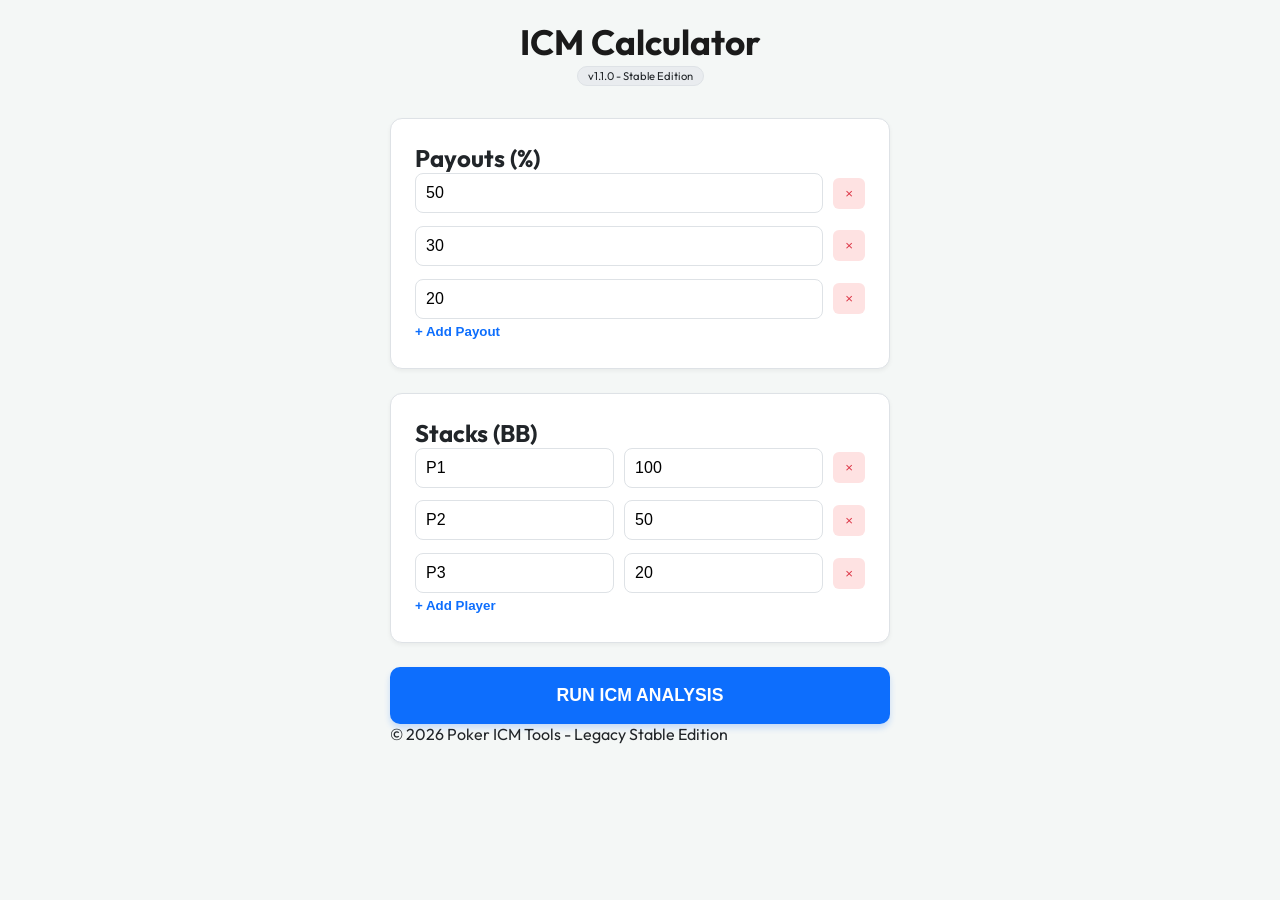
==== commit 7149bc61: "rollback: Restore stable v1.1.0 and enable GitHub Actions auto-deploy." ====
--- a/index.html
+++ b/index.html
@@ -3,51 +3,42 @@
 <head>
     <meta charset="UTF-8">
     <meta name="viewport" content="width=device-width, initial-scale=1.0, maximum-scale=1.0, user-scalable=no">
-    <title>ICM Calculator - Pure v1.8.0</title>
+    <title>ICM Calculator - Stable v1.1.0</title>
     <link href="https://fonts.googleapis.com/css2?family=Outfit:wght@300;400;600;700;800&display=swap" rel="stylesheet">
-    <link rel="stylesheet" href="style.css?v=1.8.0">
+    <link rel="stylesheet" href="style.css?v=1.1.0">
 </head>
 <body>
     <div class="app-container">
         <header>
             <h1>ICM Calculator</h1>
-            <div class="status-badge">v1.8.0 - Pure ICM (Legacy Mode)</div>
+            <div class="status-badge">v1.1.0 - Stable Edition</div>
         </header>
 
         <main>
-            <!-- 賞金設定 -->
             <section class="card-section">
-                <div class="section-header">
-                    <h2>Payouts (%)</h2>
-                    <button id="add-payout" class="btn-icon">+</button>
-                </div>
+                <h2>Payouts (%)</h2>
                 <div id="payout-list" class="input-list"></div>
+                <button onclick="addPayout()" class="btn-sub">+ Add Payout</button>
             </section>
 
-            <!-- プレイヤー設定 -->
             <section class="card-section">
-                <div class="section-header">
-                    <h2>Stacks (BB)</h2>
-                    <button id="add-player" class="btn-icon">+</button>
-                </div>
+                <h2>Stacks (BB)</h2>
                 <div id="player-list" class="input-list"></div>
+                <button onclick="addPlayer()" class="btn-sub">+ Add Player</button>
             </section>
 
-            <button id="calc-btn" class="btn-primary">計算実行</button>
+            <button id="calc-btn" class="btn-primary" onclick="calculate()">RUN ICM ANALYSIS</button>
 
-            <!-- 計算結果表示エリア -->
             <section id="results-display" class="card-section hidden" style="margin-top: 2rem;">
-                <div class="section-header">
-                    <h2>Analysis Results</h2>
-                </div>
-                <div id="result-list"></div>
+                <h2>Analysis Results</h2>
+                <div id="result-list" class="result-cards"></div>
             </section>
         </main>
 
         <footer>
-            <p>© 2026 Poker ICM Tools - Pure Stable Edition</p>
+            <p>© 2026 Poker ICM Tools - Legacy Stable Edition</p>
         </footer>
     </div>
-    <script src="app.js?v=1.8.0"></script>
+    <script src="app.js?v=1.1.0"></script>
 </body>
 </html>
--- a/style.css
+++ b/style.css
@@ -7,7 +7,6 @@
     --border: #dee2e6;
     --danger: #dc3545;
     --success: #198754;
-    --warning: #ffc107;
 }
 
 * { box-sizing: border-box; margin: 0; padding: 0; }
@@ -34,46 +33,44 @@
 
 .card-section {
     background: var(--card-bg); border: 1px solid var(--border);
-    border-radius: 8px; padding: 1.5rem; margin-bottom: 1.5rem;
+    border-radius: 12px; padding: 1.5rem; margin-bottom: 1.5rem;
     box-shadow: 0 2px 4px rgba(0,0,0,0.05);
 }
 
-.section-header {
-    display: flex; justify-content: space-between; align-items: center; margin-bottom: 1rem;
+.input-list {
+    display: flex;
+    flex-direction: column;
+    gap: 0.8rem;
 }
 
 .input-row {
-    display: flex; gap: 10px; align-items: center; margin-bottom: 8px;
-    background: #f8f9fa; padding: 10px; border-radius: 8px; border: 1px solid var(--border);
+    display: flex;
+    gap: 10px;
+    align-items: center;
 }
 
 input {
-    flex: 1; min-width: 0; padding: 10px; border-radius: 6px; border: 1px solid var(--border);
+    flex: 1; min-width: 0; padding: 10px; border-radius: 8px;
+    border: 1px solid var(--border); font-size: 1rem;
 }
 
-.btn-remove { background: #fee2e2; color: var(--danger); border: none; padding: 5px 12px; border-radius: 4px; cursor: pointer; }
+.btn-remove { background: #fee2e2; color: var(--danger); border: none; padding: 8px 12px; border-radius: 6px; cursor: pointer; }
+.btn-sub { background: none; border: none; color: var(--primary); cursor: pointer; font-weight: 600; padding: 5px 0; }
 
 .btn-primary {
-    width: 100%; padding: 18px; border-radius: 8px; border: none;
-    background: var(--primary); color: white; font-size: 1.1rem; font-weight: 600;
+    width: 100%; border: none; padding: 18px; border-radius: 10px;
+    background: var(--primary); color: white; font-weight: 700; font-size: 1.1rem; cursor: pointer;
+    box-shadow: 0 4px 6px rgba(13, 110, 253, 0.2);
 }
 
-/* 計算結果 */
+.result-cards { display: flex; flex-direction: column; gap: 1rem; margin-top: 1rem; }
+
 .res-card {
-    background: #ffffff; border: 1px solid var(--border); border-radius: 8px;
-    padding: 1.2rem; margin-bottom: 12px; border-left: 6px solid var(--primary);
+    background: #f8f9fa; border: 1px solid var(--border); border-radius: 8px;
+    padding: 1.2rem; display: flex; justify-content: space-between; align-items: center;
 }
-.res-card-main { display: flex; justify-content: space-between; align-items: center; }
-.res-player { font-size: 1.2rem; font-weight: 700; }
-.res-ev { font-size: 1.6rem; font-weight: 800; color: var(--success); }
-.res-risk { font-size: 0.8rem; color: var(--warning); font-weight: 600; margin-top: 4px; }
 
-.res-bf-details {
-    margin-top: 10px; padding-top: 10px; border-top: 1px dashed var(--border);
-    display: grid; grid-template-columns: 1fr 1fr; gap: 10px;
-}
-.bf-row { font-size: 0.85rem; color: var(--text-dim); }
-.bf-row strong { color: var(--text-main); }
-.bf-re { display: block; color: var(--danger); font-size: 0.75rem; font-weight: 700; }
+.res-player { font-size: 1.1rem; font-weight: 600; }
+.res-ev { font-size: 1.4rem; font-weight: 800; color: var(--success); }
 
 .hidden { display: none; }
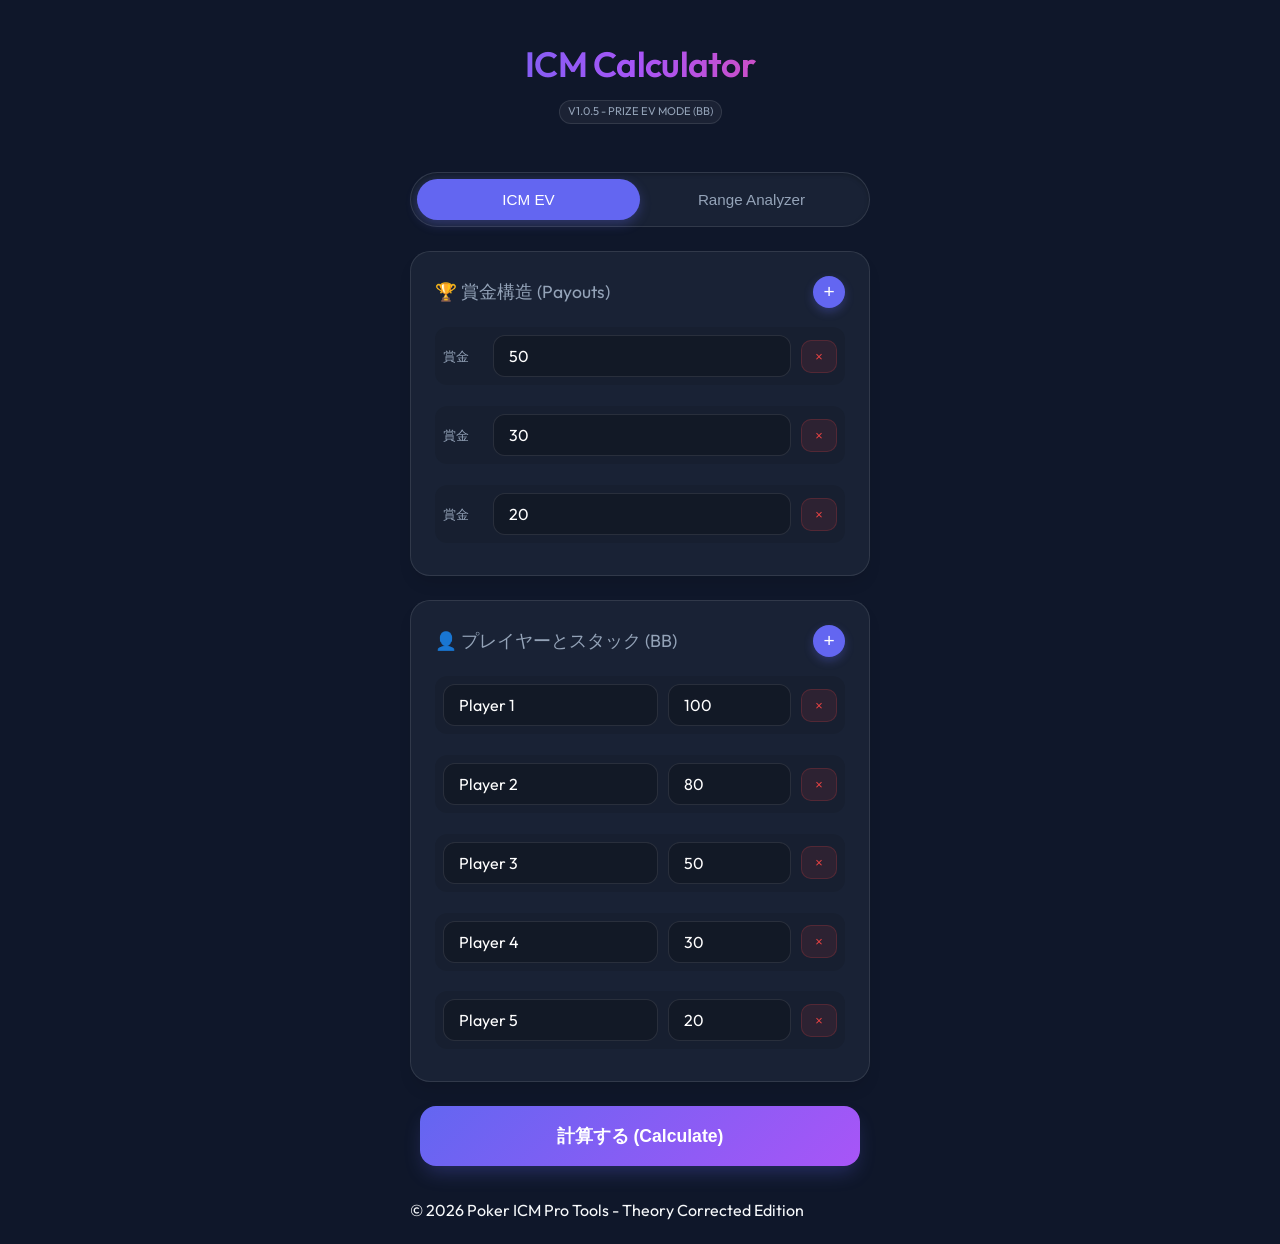
==== commit 522ec0d6: "rollback: Restore to v1.0.5 (stable core)." ====
--- a/index.html
+++ b/index.html
@@ -3,42 +3,97 @@
 <head>
     <meta charset="UTF-8">
     <meta name="viewport" content="width=device-width, initial-scale=1.0, maximum-scale=1.0, user-scalable=no">
-    <title>ICM Calculator - Stable v1.1.0</title>
-    <link href="https://fonts.googleapis.com/css2?family=Outfit:wght@300;400;600;700;800&display=swap" rel="stylesheet">
-    <link rel="stylesheet" href="style.css?v=1.1.0">
+    <title>ICM Calculator - Poker Pro v1.0.5</title>
+    <link href="https://fonts.googleapis.com/css2?family=Outfit:wght@300;400;600&display=swap" rel="stylesheet">
+    <link rel="stylesheet" href="style.css?v=1.0.5">
+    <link rel="manifest" href="manifest.json?v=1.0.5">
 </head>
 <body>
     <div class="app-container">
         <header>
             <h1>ICM Calculator</h1>
-            <div class="status-badge">v1.1.0 - Stable Edition</div>
+            <div class="status-badge">v1.0.5 - Prize EV Mode (BB)</div>
         </header>
 
         <main>
-            <section class="card-section">
-                <h2>Payouts (%)</h2>
+            <div class="mode-switch">
+                <button id="mode-icm" class="btn-tab active">ICM EV</button>
+                <button id="mode-range" class="btn-tab">Range Analyzer</button>
+            </div>
+
+            <section class="card-section" id="payouts-section">
+                <div class="section-header">
+                    <h2><span class="icon">🏆</span> 賞金構造 (Payouts)</h2>
+                    <button id="add-payout" class="btn-icon">+</button>
+                </div>
                 <div id="payout-list" class="input-list"></div>
-                <button onclick="addPayout()" class="btn-sub">+ Add Payout</button>
             </section>
 
-            <section class="card-section">
-                <h2>Stacks (BB)</h2>
+            <section class="card-section" id="players-section">
+                <div class="section-header">
+                    <h2><span class="icon">👤</span> プレイヤーとスタック (BB)</h2>
+                    <button id="add-player" class="btn-icon">+</button>
+                </div>
                 <div id="player-list" class="input-list"></div>
-                <button onclick="addPlayer()" class="btn-sub">+ Add Player</button>
             </section>
 
-            <button id="calc-btn" class="btn-primary" onclick="calculate()">RUN ICM ANALYSIS</button>
+            <!-- Range Analyzer Mode specific -->
+            <section class="card-section hidden" id="range-settings-section">
+                <div class="section-header">
+                    <h2><span class="icon">🎯</span> 分析設定 (vs All-in)</h2>
+                </div>
+                <div class="input-list">
+                    <div class="input-row-range">
+                        <label>Hero (あなた)</label>
+                        <select id="hero-select" class="range-select"></select>
+                    </div>
+                    <div class="input-row-range">
+                        <label>Villain (プッシュ側)</label>
+                        <select id="villain-select" class="range-select"></select>
+                    </div>
+                    <div class="input-row-range">
+                        <label>相手のプッシュレンジ (選択してください)</label>
+                        <div class="villain-heatmap-wrapper">
+                            <div id="villain-heatmap-grid" class="heatmap-grid selection-grid"></div>
+                        </div>
+                        <div class="range-info">
+                            選択されたレンジ: <span id="villain-range-display">0.0%</span>
+                            (<span id="villain-combos-display">0</span> / 1326 combos)
+                        </div>
+                    </div>
+                </div>
+            </section>
 
-            <section id="results-display" class="card-section hidden" style="margin-top: 2rem;">
-                <h2>Analysis Results</h2>
+            <div class="action-container">
+                <button id="calc-btn" class="btn-primary">計算する (Calculate)</button>
+            </div>
+
+            <!-- Heatmap Container -->
+            <section class="results-section hidden" id="heatmap-section">
+                <h2>コール推奨レンジ</h2>
+                <div class="heatmap-wrapper">
+                    <div id="heatmap-grid" class="heatmap-grid"></div>
+                </div>
+                <div class="heatmap-legend">
+                    <span class="legend-item"><span class="box call"></span> Call</span>
+                    <span class="legend-item"><span class="box fold"></span> Fold</span>
+                    <span id="req-equity-display" class="req-equity">Req. Equity: 0%</span>
+                </div>
+            </section>
+
+            <section class="results-section hidden" id="results-display">
+                <h2>計算結果 (Prize EV)</h2>
                 <div id="result-list" class="result-cards"></div>
+                <div class="total-prize-pool">
+                    合計賞金: <span id="total-payout-display">0</span>
+                </div>
             </section>
         </main>
 
         <footer>
-            <p>© 2026 Poker ICM Tools - Legacy Stable Edition</p>
+            <p>© 2026 Poker ICM Pro Tools - Theory Corrected Edition</p>
         </footer>
     </div>
-    <script src="app.js?v=1.1.0"></script>
+    <script src="app.js?v=1.0.5"></script>
 </body>
 </html>
--- a/style.css
+++ b/style.css
@@ -1,40 +1,104 @@
 :root {
-    --bg-light: #f4f7f6;
-    --card-bg: #ffffff;
-    --primary: #0d6efd;
-    --text-main: #212529;
-    --text-dim: #6c757d;
-    --border: #dee2e6;
-    --danger: #dc3545;
-    --success: #198754;
-}
-
-* { box-sizing: border-box; margin: 0; padding: 0; }
+    --bg-dark: #0f172a;
+    --card-bg: rgba(30, 41, 59, 0.7);
+    --primary: #6366f1;
+    --primary-glow: rgba(99, 102, 241, 0.3);
+    --secondary: #ec4899;
+    --text-main: #f8fafc;
+    --text-dim: #94a3b8;
+    --danger: #ef4444;
+    --glass: rgba(255, 255, 255, 0.05);
+    --border: rgba(255, 255, 255, 0.1);
+}
+
+* {
+    box-sizing: border-box;
+    margin: 0;
+    padding: 0;
+}
 
 body {
-    font-family: 'Outfit', sans-serif;
-    background-color: var(--bg-light);
+    font-family: 'Outfit', -apple-system, BlinkMacSystemFont, "Segoe UI", Roboto, sans-serif;
+    background-color: var(--bg-dark);
     color: var(--text-main);
-    padding: 20px;
+    line-height: 1.6;
+    -webkit-font-smoothing: antialiased;
+    min-height: 100vh;
 }
 
 .app-container {
     max-width: 500px;
     margin: 0 auto;
-}
-
-header { text-align: center; margin-bottom: 2rem; }
-h1 { font-size: 2.2rem; font-weight: 700; color: #1a1a1a; }
+    padding: 20px;
+}
+
+header {
+    text-align: center;
+    margin-bottom: 2rem;
+    padding: 1rem 0;
+}
+
+h1 {
+    font-size: 2.2rem;
+    font-weight: 600;
+    background: linear-gradient(to right, #6366f1, #a855f7, #ec4899);
+    -webkit-background-clip: text;
+    background-clip: text;
+    -webkit-text-fill-color: transparent;
+    letter-spacing: -0.02em;
+}
 
 .status-badge {
-    display: inline-block; font-size: 0.7rem; padding: 2px 10px;
-    background: #e9ecef; border: 1px solid var(--border); border-radius: 100px;
+    display: inline-block;
+    font-size: 0.7rem;
+    padding: 2px 8px;
+    background: var(--glass);
+    border: 1px solid var(--border);
+    border-radius: 100px;
+    color: var(--text-dim);
+    margin-top: 0.5rem;
+    text-transform: uppercase;
+}
+
+h2 {
+    font-size: 1.1rem;
+    font-weight: 400;
+    color: var(--text-dim);
 }
 
 .card-section {
-    background: var(--card-bg); border: 1px solid var(--border);
-    border-radius: 12px; padding: 1.5rem; margin-bottom: 1.5rem;
-    box-shadow: 0 2px 4px rgba(0,0,0,0.05);
+    background: var(--card-bg);
+    backdrop-filter: blur(12px);
+    -webkit-backdrop-filter: blur(12px);
+    border: 1px solid var(--border);
+    border-radius: 20px;
+    padding: 1.5rem;
+    margin-bottom: 1.5rem;
+    box-shadow: 0 10px 15px -3px rgba(0, 0, 0, 0.1);
+}
+
+.section-header {
+    display: flex;
+    justify-content: space-between;
+    align-items: center;
+    margin-bottom: 1.2rem;
+}
+
+.btn-icon {
+    background: var(--primary);
+    color: white;
+    border: none;
+    width: 32px;
+    height: 32px;
+    border-radius: 50%;
+    font-size: 1.2rem;
+    cursor: pointer;
+    box-shadow: 0 4px 10px var(--primary-glow);
+    transition: transform 0.2s cubic-bezier(0.175, 0.885, 0.32, 1.275);
+}
+
+.btn-icon:active {
+    transform: scale(0.9);
 }
 
 .input-list {
@@ -44,33 +108,278 @@
 }
 
 .input-row {
-    display: flex;
+    display: grid;
+    grid-template-columns: 1fr 120px 40px;
     gap: 10px;
     align-items: center;
+    animation: slideIn 0.3s ease;
+}
+
+@keyframes slideIn {
+    from { opacity: 0; transform: translateY(10px); }
+    to { opacity: 1; transform: translateY(0); }
 }
 
 input {
-    flex: 1; min-width: 0; padding: 10px; border-radius: 8px;
-    border: 1px solid var(--border); font-size: 1rem;
-}
-
-.btn-remove { background: #fee2e2; color: var(--danger); border: none; padding: 8px 12px; border-radius: 6px; cursor: pointer; }
-.btn-sub { background: none; border: none; color: var(--primary); cursor: pointer; font-weight: 600; padding: 5px 0; }
+    background: rgba(0, 0, 0, 0.2);
+    border: 1px solid var(--border);
+    color: white;
+    padding: 10px 15px;
+    border-radius: 12px;
+    font-size: 1rem;
+    font-family: inherit;
+    transition: border-color 0.2s, box-shadow 0.2s;
+}
+
+input:focus {
+    outline: none;
+    border-color: var(--primary);
+    box-shadow: 0 0 0 3px var(--primary-glow);
+}
+
+.btn-remove {
+    background: rgba(239, 68, 68, 0.1);
+    color: var(--danger);
+    border: 1px solid rgba(239, 68, 68, 0.2);
+    padding: 8px;
+    border-radius: 10px;
+    cursor: pointer;
+    font-size: 0.8rem;
+}
+
+.btn-remove:active {
+    background: rgba(239, 68, 68, 0.2);
+}
+
+.action-container {
+    padding: 0 10px 2rem;
+}
 
 .btn-primary {
-    width: 100%; border: none; padding: 18px; border-radius: 10px;
-    background: var(--primary); color: white; font-weight: 700; font-size: 1.1rem; cursor: pointer;
-    box-shadow: 0 4px 6px rgba(13, 110, 253, 0.2);
-}
-
-.result-cards { display: flex; flex-direction: column; gap: 1rem; margin-top: 1rem; }
+    width: 100%;
+    padding: 18px;
+    border-radius: 16px;
+    border: none;
+    background: linear-gradient(135deg, #6366f1 0%, #a855f7 100%);
+    color: white;
+    font-size: 1.1rem;
+    font-weight: 600;
+    cursor: pointer;
+    box-shadow: 0 10px 20px -5px var(--primary-glow);
+    transition: all 0.3s ease;
+}
+
+.btn-primary:active {
+    transform: translateY(2px);
+    box-shadow: 0 5px 10px -5px var(--primary-glow);
+}
+
+.results-section {
+    margin-top: 2rem;
+    animation: fadeIn 0.5s ease;
+}
+
+@keyframes fadeIn {
+    from { opacity: 0; }
+    to { opacity: 1; }
+}
+
+.hidden {
+    display: none;
+}
+
+.result-cards {
+    display: flex;
+    flex-direction: column;
+    gap: 1rem;
+    margin-top: 1rem;
+}
 
 .res-card {
-    background: #f8f9fa; border: 1px solid var(--border); border-radius: 8px;
-    padding: 1.2rem; display: flex; justify-content: space-between; align-items: center;
-}
-
-.res-player { font-size: 1.1rem; font-weight: 600; }
-.res-ev { font-size: 1.4rem; font-weight: 800; color: var(--success); }
-
-.hidden { display: none; }
+    background: linear-gradient(135deg, rgba(255,255,255,0.05) 0%, rgba(255,255,255,0.01) 100%);
+    border: 1px solid var(--border);
+    border-radius: 16px;
+    padding: 1.2rem;
+    display: flex;
+    justify-content: space-between;
+    align-items: center;
+}
+
+.res-player {
+    font-size: 1.1rem;
+    font-weight: 400;
+}
+
+.res-ev {
+    font-size: 1.3rem;
+    font-weight: 600;
+    color: #4ade80; /* Success green */
+}
+
+.res-meta {
+    font-size: 0.8rem;
+    color: var(--text-dim);
+}
+
+.mode-switch {
+    display: flex;
+    background: var(--card-bg);
+    border: 1px solid var(--border);
+    border-radius: 100px; /* Rounded pill style */
+    padding: 6px;
+    margin-bottom: 1.5rem;
+    box-shadow: inset 0 2px 4px rgba(0,0,0,0.2);
+}
+
+.btn-tab {
+    flex: 1;
+    background: transparent;
+    border: none;
+    color: var(--text-dim);
+    padding: 12px;
+    border-radius: 100px;
+    font-size: 0.95rem;
+    font-weight: 500;
+    cursor: pointer;
+    transition: 0.3s cubic-bezier(0.4, 0, 0.2, 1);
+}
+
+.btn-tab.active {
+    background: var(--primary);
+    color: white;
+    box-shadow: 0 4px 12px var(--primary-glow);
+}
+
+.input-row {
+    display: flex;
+    gap: 10px;
+    align-items: center;
+    background: rgba(0,0,0,0.1);
+    padding: 8px;
+    border-radius: 12px;
+    margin-bottom: 8px;
+}
+
+.input-row label { flex: 0 0 40px; font-size: 0.8rem; color: var(--text-dim); }
+.input-row input { flex: 1; min-width: 0; }
+.input-row .player-name { flex: 2; }
+.input-row .btn-remove { width: 36px; flex-shrink: 0; }
+
+.input-row-range {
+    display: flex;
+    flex-direction: column;
+    gap: 8px;
+    margin-bottom: 1rem;
+}
+
+.range-select, #villain-range-pct {
+    width: 100%;
+    background: rgba(0, 0, 0, 0.4);
+    border: 1px solid var(--border);
+    color: white;
+    padding: 14px;
+    border-radius: 14px;
+    font-size: 1.1rem;
+    -webkit-appearance: none;
+}
+
+/* Heatmap Grid Mobile Optimization */
+.heatmap-wrapper {
+    background: #000;
+    padding: 4px;
+    border-radius: 12px;
+    border: 2px solid var(--border);
+    margin: 1.5rem 0;
+    width: 100%;
+    overflow-x: auto; /* Allow scrolling if very narrow */
+    -webkit-overflow-scrolling: touch;
+}
+
+.heatmap-grid {
+    display: grid;
+    grid-template-columns: repeat(13, 1fr);
+    gap: 1px;
+    min-width: 320px; /* Avoid collapsing icons too much */
+}
+
+.hand-cell {
+    aspect-ratio: 1 / 1;
+    display: flex;
+    align-items: center;
+    justify-content: center;
+    font-size: 0.45rem; /* Very small but readable on mobile displays */
+    border-radius: 1px;
+    background: #1e293b;
+    color: rgba(255,255,255,0.4);
+    font-weight: 300;
+}
+
+.hand-cell.call {
+    background: linear-gradient(135deg, #22c55e 0%, #16a34a 100%);
+    color: white;
+    font-weight: 600;
+    box-shadow: inset 0 0 8px rgba(0,0,0,0.2);
+}
+
+.hand-cell.fold {
+    background: #1e293b;
+    opacity: 0.6;
+}
+
+.heatmap-legend {
+    display: flex;
+    flex-wrap: wrap;
+    align-items: center;
+    gap: 10px;
+    font-size: 0.85rem;
+    color: var(--text-dim);
+    margin-top: 10px;
+}
+
+.legend-item { display: flex; align-items: center; gap: 6px; }
+.box { width: 14px; height: 14px; border-radius: 3px; }
+.box.call { background: #22c55e; }
+.box.fold { background: #1e293b; border: 1px solid var(--border); }
+.req-equity { margin-left: auto; font-weight: 700; color: #4ade80; font-size: 1rem; }
+
+.selection-grid .hand-cell {
+    cursor: pointer;
+    border: 1px solid rgba(255,255,255,0.05);
+    background: #0f172a;
+}
+
+.selection-grid .hand-cell:active {
+    transform: scale(0.9);
+}
+
+.selection-grid .hand-cell.selected {
+    background: linear-gradient(135deg, #f59e0b 0%, #d97706 100%); /* Amber/Gold for Villain Push */
+    color: white;
+    font-weight: 600;
+}
+
+.range-info {
+    text-align: right;
+    font-size: 0.85rem;
+    color: var(--text-dim);
+    margin-top: 5px;
+}
+
+#villain-range-display {
+    color: #f59e0b;
+    font-weight: 700;
+}
+
+.villain-heatmap-wrapper {
+    background: #000;
+    padding: 2px;
+    border-radius: 8px;
+    border: 1px solid rgba(245, 158, 11, 0.3);
+    margin-bottom: 5px;
+}
+
+@media (max-width: 480px) {
+    .hand-cell { font-size: 0.4rem; transform: scale(1); }
+    h1 { font-size: 1.8rem; }
+    .card-section { padding: 1rem; border-radius: 16px; }
+}
